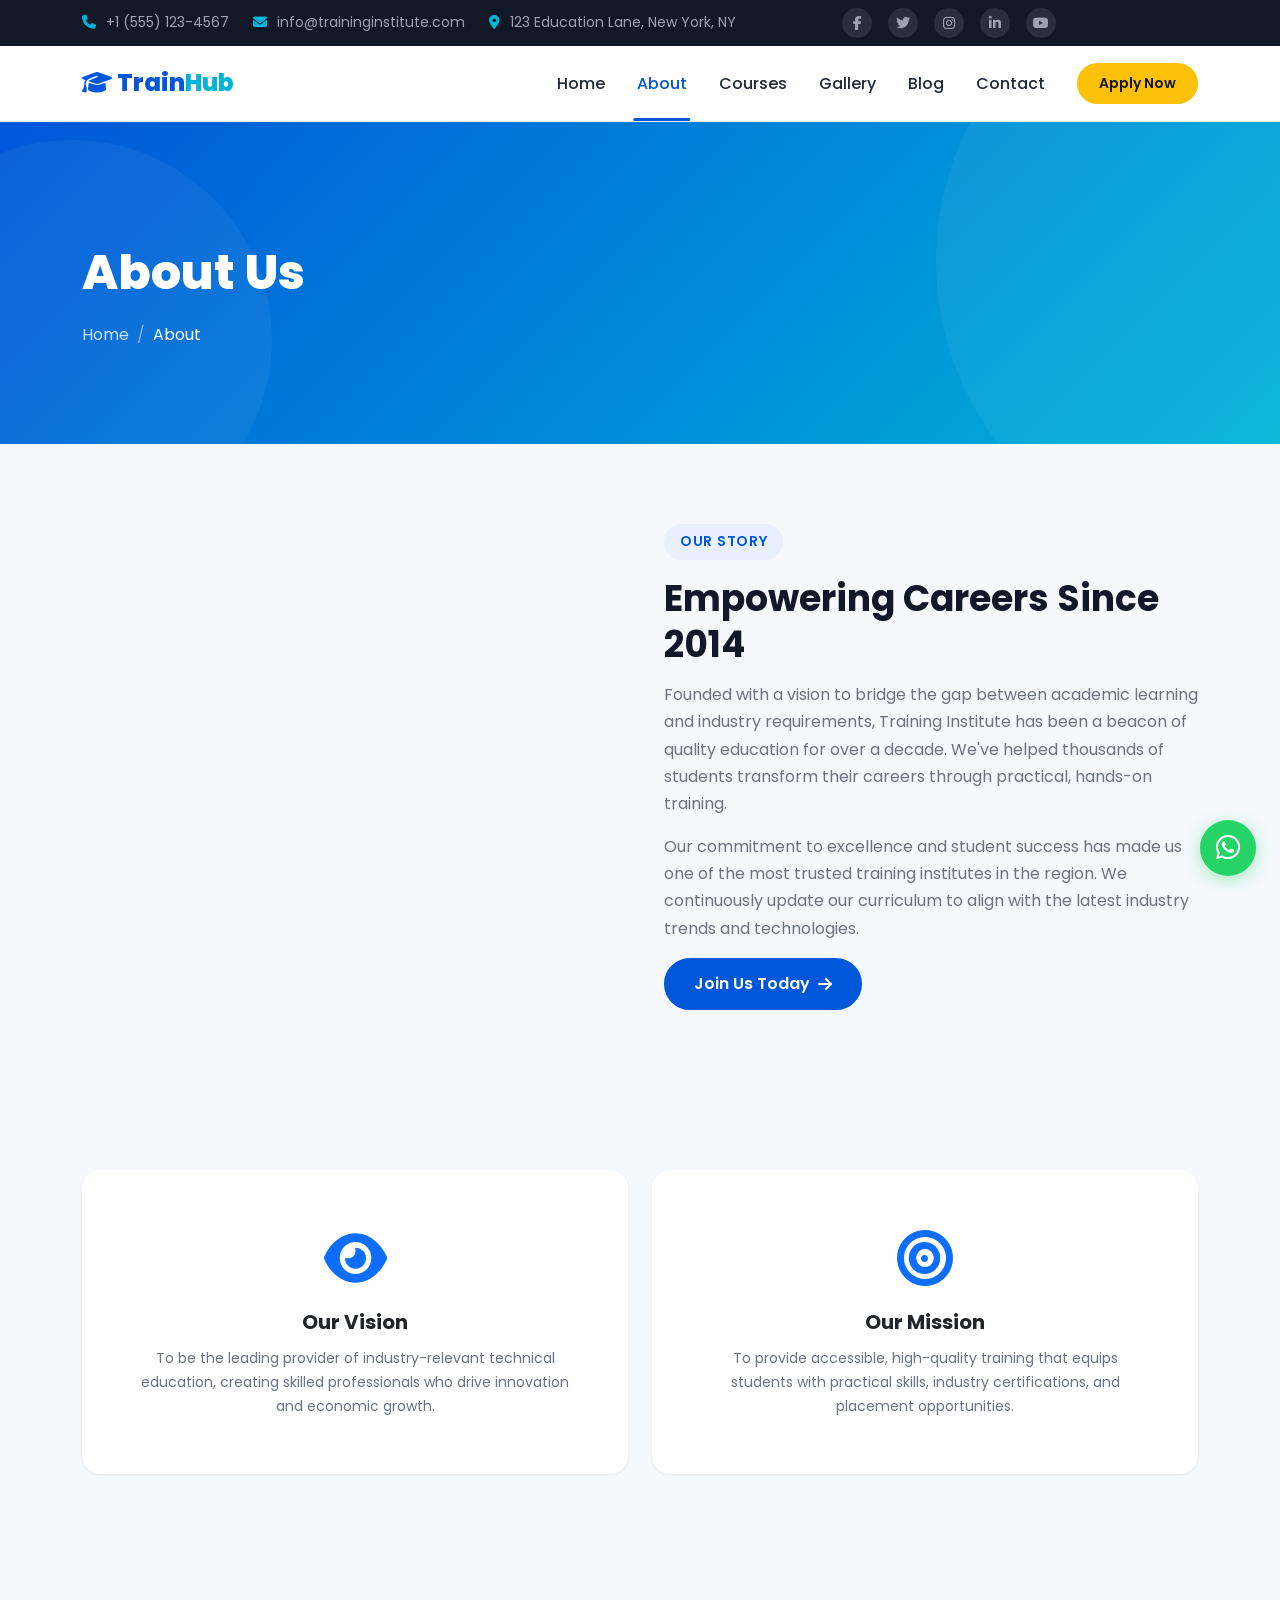
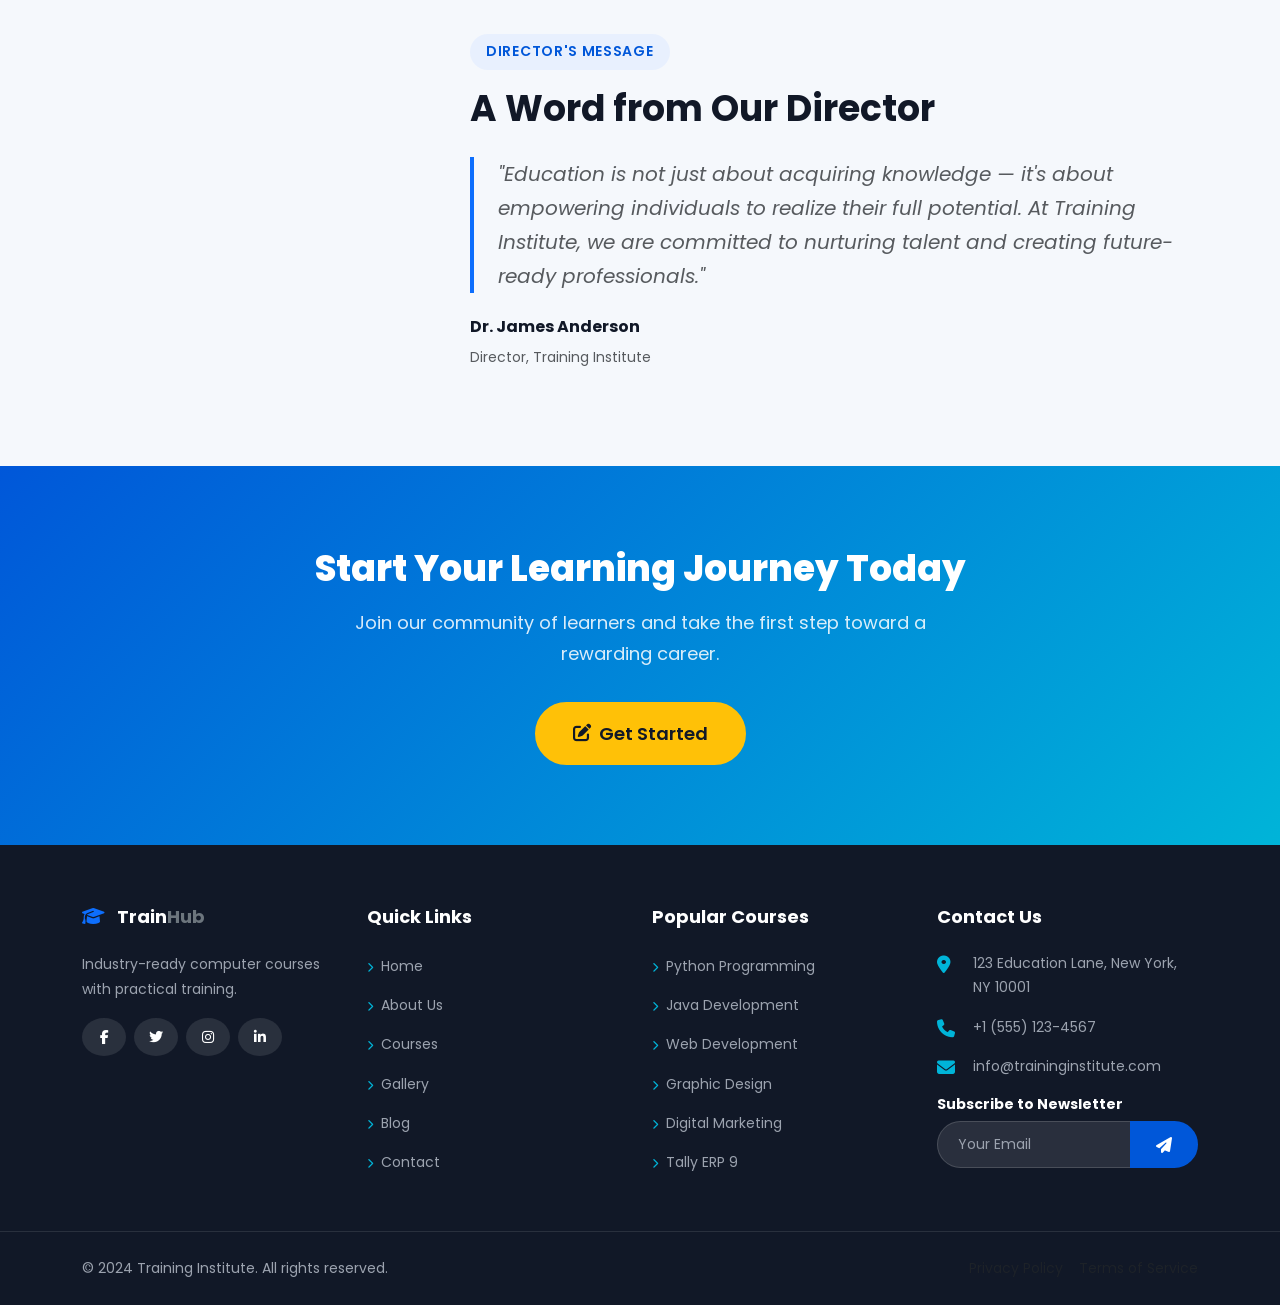
==== about.html @ 0fa5b9a8 "phase 1" ====
<!DOCTYPE html>
<html lang="en">
<head>
  <meta charset="UTF-8">
  <meta name="viewport" content="width=device-width, initial-scale=1.0">
  <meta name="description" content="Learn about Training Institute - our story, mission, vision, faculty, and campus.">
  <title>About Us - Training Institute</title>
  <link rel="icon" type="image/svg+xml" href="favicon.svg">
  <link rel="preconnect" href="https://fonts.googleapis.com">
  <link rel="preconnect" href="https://fonts.gstatic.com" crossorigin>
  <link href="https://fonts.googleapis.com/css2?family=Poppins:wght@300;400;500;600;700;800;900&display=swap" rel="stylesheet">
  <link href="https://cdn.jsdelivr.net/npm/bootstrap@5.3.3/dist/css/bootstrap.min.css" rel="stylesheet">
  <link rel="stylesheet" href="https://cdnjs.cloudflare.com/ajax/libs/font-awesome/6.5.1/css/all.min.css">
  <link rel="stylesheet" href="https://cdn.jsdelivr.net/npm/swiper@11/swiper-bundle.min.css">
  <link href="https://unpkg.com/aos@2.3.1/dist/aos.css" rel="stylesheet">
  <link rel="stylesheet" href="assets/css/style.css">
</head>
<body>
  <div class="loading-spinner"><div class="spinner"></div></div>

  <!-- Top Bar -->
  <div class="top-bar d-none d-md-block">
    <div class="container">
      <div class="row align-items-center">
        <div class="col-md-8">
          <div class="contact-info">
            <span><i class="fa-solid fa-phone"></i> +1 (555) 123-4567</span>
            <span><i class="fa-solid fa-envelope"></i> info@traininginstitute.com</span>
            <span><i class="fa-solid fa-location-dot"></i> 123 Education Lane, New York, NY</span>
          </div>
        </div>
        <div class="col-md-4 text-end">
          <div class="social-links">
            <a href="#" aria-label="Facebook"><i class="fa-brands fa-facebook-f"></i></a>
            <a href="#" aria-label="Twitter"><i class="fa-brands fa-twitter"></i></a>
            <a href="#" aria-label="Instagram"><i class="fa-brands fa-instagram"></i></a>
            <a href="#" aria-label="LinkedIn"><i class="fa-brands fa-linkedin-in"></i></a>
            <a href="#" aria-label="YouTube"><i class="fa-brands fa-youtube"></i></a>
          </div>
        </div>
      </div>
    </div>
  </div>

  <!-- Navbar -->
  <nav class="navbar navbar-expand-lg main-navbar" aria-label="Main navigation">
    <div class="container">
      <a class="navbar-brand" href="index.html"><i class="fa-solid fa-graduation-cap"></i> Train<span>Hub</span></a>
      <button class="navbar-toggler" type="button" data-bs-toggle="collapse" data-bs-target="#mainNav" aria-label="Toggle navigation"><i class="fa-solid fa-bars"></i></button>
      <div class="collapse navbar-collapse" id="mainNav">
        <ul class="navbar-nav ms-auto align-items-lg-center">
          <li class="nav-item"><a class="nav-link" href="index.html">Home</a></li>
          <li class="nav-item"><a class="nav-link active" href="about.html">About</a></li>
          <li class="nav-item"><a class="nav-link" href="courses.html">Courses</a></li>
          <li class="nav-item"><a class="nav-link" href="gallery.html">Gallery</a></li>
          <li class="nav-item"><a class="nav-link" href="blog.html">Blog</a></li>
          <li class="nav-item"><a class="nav-link" href="contact.html">Contact</a></li>
          <li class="nav-item nav-cta"><a href="contact.html" class="btn btn-accent btn-sm">Apply Now</a></li>
        </ul>
      </div>
    </div>
  </nav>

  <!-- Page Hero -->
  <section class="page-hero">
    <div class="container">
      <h1 data-aos="fade-up">About Us</h1>
      <nav aria-label="breadcrumb" data-aos="fade-up" data-aos-delay="100">
        <ol class="breadcrumb">
          <li class="breadcrumb-item"><a href="index.html">Home</a></li>
          <li class="breadcrumb-item active" aria-current="page">About</li>
        </ol>
      </nav>
    </div>
  </section>

  <!-- Institute Story -->
  <section class="section">
    <div class="container">
      <div class="row align-items-center g-5">
        <div class="col-lg-6" data-aos="fade-right">
          <div class="about-image-wrapper">
            <img src="assets/images/about-institute.jpg" alt="Institute" class="rounded-4 w-100" onerror="this.style.display='none'">
          </div>
        </div>
        <div class="col-lg-6" data-aos="fade-left">
          <span class="section-tag">Our Story</span>
          <h2 class="section-title">Empowering Careers Since 2014</h2>
          <p>Founded with a vision to bridge the gap between academic learning and industry requirements, Training Institute has been a beacon of quality education for over a decade. We've helped thousands of students transform their careers through practical, hands-on training.</p>
          <p>Our commitment to excellence and student success has made us one of the most trusted training institutes in the region. We continuously update our curriculum to align with the latest industry trends and technologies.</p>
          <a href="contact.html" class="btn btn-primary">Join Us Today <i class="fa-solid fa-arrow-right"></i></a>
        </div>
      </div>
    </div>
  </section>

  <!-- Vision & Mission -->
  <section class="section section-bg-gray">
    <div class="container">
      <div class="row g-4">
        <div class="col-md-6" data-aos="fade-up">
          <div class="card h-100 p-4">
            <div class="card-body text-center">
              <div class="display-4 text-primary mb-3"><i class="fa-solid fa-eye"></i></div>
              <h3 class="card-title">Our Vision</h3>
              <p class="card-text">To be the leading provider of industry-relevant technical education, creating skilled professionals who drive innovation and economic growth.</p>
            </div>
          </div>
        </div>
        <div class="col-md-6" data-aos="fade-up" data-aos-delay="100">
          <div class="card h-100 p-4">
            <div class="card-body text-center">
              <div class="display-4 text-primary mb-3"><i class="fa-solid fa-bullseye"></i></div>
              <h3 class="card-title">Our Mission</h3>
              <p class="card-text">To provide accessible, high-quality training that equips students with practical skills, industry certifications, and placement opportunities.</p>
            </div>
          </div>
        </div>
      </div>
    </div>
  </section>

  <!-- Director Message -->
  <section class="section">
    <div class="container">
      <div class="row align-items-center g-5">
        <div class="col-lg-4" data-aos="fade-right">
          <img src="assets/images/director.jpg" alt="Director" class="w-100 rounded-4 shadow" onerror="this.style.display='none'">
        </div>
        <div class="col-lg-8" data-aos="fade-left">
          <span class="section-tag">Director's Message</span>
          <h2 class="section-title">A Word from Our Director</h2>
          <blockquote class="fs-5 fst-italic text-muted border-start border-primary border-4 ps-4 my-4">
            "Education is not just about acquiring knowledge — it's about empowering individuals to realize their full potential. At Training Institute, we are committed to nurturing talent and creating future-ready professionals."
          </blockquote>
          <h6 class="fw-bold">Dr. James Anderson</h6>
          <p class="text-muted small">Director, Training Institute</p>
        </div>
      </div>
    </div>
  </section>

  <!-- CTA -->
  <section class="cta-section">
    <div class="container">
      <div class="row justify-content-center">
        <div class="col-lg-8" data-aos="fade-up">
          <h2>Start Your Learning Journey Today</h2>
          <p>Join our community of learners and take the first step toward a rewarding career.</p>
          <a href="contact.html" class="btn btn-accent btn-lg"><i class="fa-solid fa-pen-to-square"></i> Get Started</a>
        </div>
      </div>
    </div>
  </section>

  <!-- Footer -->
  <footer class="footer">
    <div class="container">
      <div class="row g-4">
        <div class="col-lg-3 col-md-6">
          <h5><i class="fa-solid fa-graduation-cap text-primary me-2"></i> Train<span class="text-secondary">Hub</span></h5>
          <p>Industry-ready computer courses with practical training.</p>
          <div class="d-flex gap-2 mt-3">
            <a href="#" class="btn btn-sm" style="background:rgba(255,255,255,0.1);color:#fff;border-radius:50%;width:38px;height:38px;display:flex;align-items:center;justify-content:center;" aria-label="Facebook"><i class="fa-brands fa-facebook-f"></i></a>
            <a href="#" class="btn btn-sm" style="background:rgba(255,255,255,0.1);color:#fff;border-radius:50%;width:38px;height:38px;display:flex;align-items:center;justify-content:center;" aria-label="Twitter"><i class="fa-brands fa-twitter"></i></a>
            <a href="#" class="btn btn-sm" style="background:rgba(255,255,255,0.1);color:#fff;border-radius:50%;width:38px;height:38px;display:flex;align-items:center;justify-content:center;" aria-label="Instagram"><i class="fa-brands fa-instagram"></i></a>
            <a href="#" class="btn btn-sm" style="background:rgba(255,255,255,0.1);color:#fff;border-radius:50%;width:38px;height:38px;display:flex;align-items:center;justify-content:center;" aria-label="LinkedIn"><i class="fa-brands fa-linkedin-in"></i></a>
          </div>
        </div>
        <div class="col-lg-3 col-md-6">
          <h5>Quick Links</h5>
          <ul class="footer-links">
            <li><a href="index.html"><i class="fa-solid fa-chevron-right"></i> Home</a></li>
            <li><a href="about.html"><i class="fa-solid fa-chevron-right"></i> About Us</a></li>
            <li><a href="courses.html"><i class="fa-solid fa-chevron-right"></i> Courses</a></li>
            <li><a href="gallery.html"><i class="fa-solid fa-chevron-right"></i> Gallery</a></li>
            <li><a href="blog.html"><i class="fa-solid fa-chevron-right"></i> Blog</a></li>
            <li><a href="contact.html"><i class="fa-solid fa-chevron-right"></i> Contact</a></li>
          </ul>
        </div>
        <div class="col-lg-3 col-md-6">
          <h5>Popular Courses</h5>
          <ul class="footer-links">
            <li><a href="course-details.html"><i class="fa-solid fa-chevron-right"></i> Python Programming</a></li>
            <li><a href="course-details.html"><i class="fa-solid fa-chevron-right"></i> Java Development</a></li>
            <li><a href="course-details.html"><i class="fa-solid fa-chevron-right"></i> Web Development</a></li>
            <li><a href="course-details.html"><i class="fa-solid fa-chevron-right"></i> Graphic Design</a></li>
            <li><a href="course-details.html"><i class="fa-solid fa-chevron-right"></i> Digital Marketing</a></li>
            <li><a href="course-details.html"><i class="fa-solid fa-chevron-right"></i> Tally ERP 9</a></li>
          </ul>
        </div>
        <div class="col-lg-3 col-md-6">
          <h5>Contact Us</h5>
          <div class="contact-item"><i class="fa-solid fa-location-dot"></i><span>123 Education Lane, New York, NY 10001</span></div>
          <div class="contact-item"><i class="fa-solid fa-phone"></i><span>+1 (555) 123-4567</span></div>
          <div class="contact-item"><i class="fa-solid fa-envelope"></i><span>info@traininginstitute.com</span></div>
          <div class="mt-3">
            <h6 style="color:#fff;font-size:0.875rem;">Subscribe to Newsletter</h6>
            <form class="newsletter-form">
              <div class="input-group">
                <input type="email" class="form-control" placeholder="Your Email" required>
                <button class="btn btn-primary" type="submit"><i class="fa-solid fa-paper-plane"></i></button>
              </div>
            </form>
          </div>
        </div>
      </div>
    </div>
    <div class="footer-bottom">
      <div class="container">
        <div class="row align-items-center">
          <div class="col-md-6"><p>&copy; 2024 Training Institute. All rights reserved.</p></div>
          <div class="col-md-6 text-md-end">
            <p><a href="#" class="text-muted me-3">Privacy Policy</a><a href="#" class="text-muted">Terms of Service</a></p>
          </div>
        </div>
      </div>
    </div>
  </footer>

  <a href="https://wa.me/15551234567" class="whatsapp-float" target="_blank" rel="noopener noreferrer" aria-label="Chat on WhatsApp"><i class="fa-brands fa-whatsapp"></i></a>
  <button class="scroll-top" aria-label="Scroll to top"><i class="fa-solid fa-arrow-up"></i></button>

  <script src="https://cdn.jsdelivr.net/npm/bootstrap@5.3.3/dist/js/bootstrap.bundle.min.js"></script>
  <script src="https://cdn.jsdelivr.net/npm/swiper@11/swiper-bundle.min.js"></script>
  <script src="https://unpkg.com/aos@2.3.1/dist/aos.js"></script>
  <script src="assets/js/main.js"></script>
</body>
</html>
---- assets/css/style.css ----
/* ============================================================
   Training Institute - Main Stylesheet
   Design System: Colors, Typography, Components, Layout
   ============================================================ */

/* ----- CSS Custom Properties ----- */
:root {
  /* Colors */
  --color-primary: #0057D9;
  --color-primary-dark: #0045B0;
  --color-primary-light: #E8F0FE;
  --color-secondary: #00B4D8;
  --color-secondary-dark: #0099B8;
  --color-accent: #FFC107;
  --color-accent-dark: #E5A800;
  --color-background: #F5F8FC;
  --color-text: #1F2937;
  --color-text-light: #6B7280;
  --color-text-muted: #9CA3AF;
  --color-white: #FFFFFF;
  --color-dark: #111827;
  --color-border: #E5E7EB;
  --color-success: #10B981;
  --color-error: #EF4444;

  /* Typography */
  --font-primary: 'Poppins', sans-serif;
  --font-size-xs: 0.75rem;
  --font-size-sm: 0.875rem;
  --font-size-base: 1rem;
  --font-size-lg: 1.125rem;
  --font-size-xl: 1.25rem;
  --font-size-2xl: 1.5rem;
  --font-size-3xl: 1.875rem;
  --font-size-4xl: 2.25rem;
  --font-size-5xl: 3rem;

  /* Spacing */
  --section-padding: 80px;
  --section-padding-mobile: 50px;
  --gap-sm: 0.5rem;
  --gap-md: 1rem;
  --gap-lg: 1.5rem;
  --gap-xl: 2rem;
  --gap-2xl: 3rem;

  /* Borders & Radius */
  --radius-sm: 8px;
  --radius-md: 12px;
  --radius-lg: 18px;
  --radius-xl: 24px;
  --radius-full: 50%;

  /* Shadows */
  --shadow-sm: 0 1px 3px rgba(0, 0, 0, 0.08);
  --shadow-md: 0 4px 12px rgba(0, 0, 0, 0.1);
  --shadow-lg: 0 10px 30px rgba(0, 0, 0, 0.12);
  --shadow-xl: 0 20px 50px rgba(0, 0, 0, 0.15);

  /* Transitions */
  --transition-fast: 0.2s ease;
  --transition-base: 0.3s ease;
  --transition-slow: 0.5s ease;

  /* Glassmorphism */
  --glass-bg: rgba(255, 255, 255, 0.95);
  --glass-blur: 12px;
  --glass-border: rgba(255, 255, 255, 0.3);

  /* Z-index layers */
  --z-dropdown: 100;
  --z-sticky: 1020;
  --z-fixed: 1030;
  --z-modal-backdrop: 1040;
  --z-modal: 1050;
  --z-popover: 1060;
  --z-tooltip: 1070;
}

/* ----- Base Reset ----- */
*,
*::before,
*::after {
  box-sizing: border-box;
}

html {
  scroll-behavior: smooth;
  -webkit-text-size-adjust: 100%;
}

body {
  font-family: var(--font-primary);
  font-size: var(--font-size-base);
  line-height: 1.7;
  color: var(--color-text);
  background-color: var(--color-background);
  overflow-x: hidden;
  -webkit-font-smoothing: antialiased;
  -moz-osx-font-smoothing: grayscale;
}

a {
  color: var(--color-primary);
  text-decoration: none;
  transition: color var(--transition-fast);
}

a:hover {
  color: var(--color-primary-dark);
}

img {
  max-width: 100%;
  height: auto;
  vertical-align: middle;
}

h1, h2, h3, h4, h5, h6 {
  font-weight: 700;
  line-height: 1.3;
  margin-bottom: 0.5rem;
  color: var(--color-dark);
}

p {
  margin-bottom: 1rem;
  color: var(--color-text-light);
}

ul {
  padding-left: 0;
  list-style: none;
}

/* ----- Typography ----- */
.display-heading {
  font-size: var(--font-size-5xl);
  font-weight: 800;
  letter-spacing: -0.02em;
}

.section-title {
  font-size: var(--font-size-4xl);
  font-weight: 700;
  margin-bottom: 0.75rem;
}

.section-subtitle {
  font-size: var(--font-size-lg);
  color: var(--color-text-light);
  max-width: 600px;
  margin: 0 auto 3rem;
}

.section-subtitle--left {
  margin-left: 0;
}

.section-tag {
  display: inline-block;
  font-size: var(--font-size-sm);
  font-weight: 600;
  color: var(--color-primary);
  background: var(--color-primary-light);
  padding: 0.375rem 1rem;
  border-radius: 50px;
  margin-bottom: 1rem;
  text-transform: uppercase;
  letter-spacing: 0.05em;
}

/* ----- Buttons ----- */
.btn {
  font-family: var(--font-primary);
  font-weight: 600;
  padding: 0.75rem 1.75rem;
  border-radius: 50px;
  transition: all var(--transition-base);
  position: relative;
  overflow: hidden;
  display: inline-flex;
  align-items: center;
  gap: var(--gap-sm);
  border: 2px solid transparent;
}

.btn:focus {
  box-shadow: none;
}

.btn-primary {
  background: var(--color-primary);
  border-color: var(--color-primary);
  color: var(--color-white);
}

.btn-primary:hover {
  background: var(--color-primary-dark);
  border-color: var(--color-primary-dark);
  color: var(--color-white);
  transform: translateY(-2px);
  box-shadow: 0 6px 20px rgba(0, 87, 217, 0.35);
}

.btn-secondary {
  background: transparent;
  border-color: var(--color-white);
  color: var(--color-white);
}

.btn-secondary:hover {
  background: var(--color-white);
  color: var(--color-primary);
  transform: translateY(-2px);
}

.btn-outline-primary {
  background: transparent;
  border-color: var(--color-primary);
  color: var(--color-primary);
}

.btn-outline-primary:hover {
  background: var(--color-primary);
  color: var(--color-white);
  transform: translateY(-2px);
  box-shadow: 0 6px 20px rgba(0, 87, 217, 0.25);
}

.btn-accent {
  background: var(--color-accent);
  border-color: var(--color-accent);
  color: var(--color-dark);
}

.btn-accent:hover {
  background: var(--color-accent-dark);
  border-color: var(--color-accent-dark);
  color: var(--color-dark);
  transform: translateY(-2px);
  box-shadow: 0 6px 20px rgba(255, 193, 7, 0.35);
}

.btn-lg {
  padding: 1rem 2.25rem;
  font-size: var(--font-size-lg);
}

.btn-sm {
  padding: 0.5rem 1.25rem;
  font-size: var(--font-size-sm);
}

/* ----- Cards ----- */
.card {
  border: none;
  border-radius: var(--radius-lg);
  background: var(--color-white);
  box-shadow: var(--shadow-sm);
  transition: all var(--transition-base);
  overflow: hidden;
}

.card:hover {
  box-shadow: var(--shadow-lg);
  transform: translateY(-5px);
}

.card-body {
  padding: var(--gap-xl);
}

.card-title {
  font-size: var(--font-size-xl);
  font-weight: 700;
  margin-bottom: 0.75rem;
}

.card-text {
  color: var(--color-text-light);
  font-size: var(--font-size-sm);
  line-height: 1.7;
}

/* ----- Section Spacing ----- */
.section {
  padding: var(--section-padding) 0;
}

.section-bg-white {
  background: var(--color-white);
}

.section-bg-gray {
  background: var(--color-background);
}

.section-bg-primary {
  background: var(--color-primary);
  color: var(--color-white);
}

.section-bg-gradient {
  background: linear-gradient(135deg, var(--color-primary), var(--color-secondary));
  color: var(--color-white);
}

/* ----- Top Bar ----- */
.top-bar {
  background: var(--color-dark);
  color: var(--color-text-muted);
  font-size: var(--font-size-sm);
  padding: 0.5rem 0;
  position: relative;
  z-index: var(--z-sticky);
}

.top-bar a {
  color: var(--color-text-muted);
  font-size: var(--font-size-sm);
}

.top-bar a:hover {
  color: var(--color-white);
}

.top-bar .contact-info {
  display: flex;
  align-items: center;
  gap: var(--gap-lg);
}

.top-bar .contact-info i {
  margin-right: 0.375rem;
  color: var(--color-secondary);
}

.top-bar .social-links {
  display: flex;
  align-items: center;
  gap: var(--gap-md);
}

.top-bar .social-links a {
  width: 30px;
  height: 30px;
  display: flex;
  align-items: center;
  justify-content: center;
  border-radius: var(--radius-full);
  background: rgba(255, 255, 255, 0.1);
  transition: all var(--transition-fast);
}

.top-bar .social-links a:hover {
  background: var(--color-secondary);
  color: var(--color-white);
}

/* ----- Navbar / Header ----- */
.main-navbar {
  position: sticky;
  top: 0;
  z-index: var(--z-fixed);
  background: var(--glass-bg);
  backdrop-filter: blur(var(--glass-blur));
  -webkit-backdrop-filter: blur(var(--glass-blur));
  border-bottom: 1px solid rgba(0, 0, 0, 0.05);
  transition: all var(--transition-base);
  padding: 0;
}

.main-navbar .navbar-brand {
  font-size: var(--font-size-2xl);
  font-weight: 800;
  color: var(--color-primary);
  padding: 0.75rem 0;
}

.main-navbar .navbar-brand span {
  color: var(--color-secondary);
}

.main-navbar .navbar-brand img {
  height: 45px;
  margin-right: 0.5rem;
}

.main-navbar .nav-link {
  font-weight: 500;
  color: var(--color-text);
  padding: 1.5rem 1rem !important;
  position: relative;
  transition: color var(--transition-fast);
}

.main-navbar .nav-link:hover,
.main-navbar .nav-link.active {
  color: var(--color-primary);
}

.main-navbar .nav-link::after {
  content: '';
  position: absolute;
  bottom: 0;
  left: 50%;
  transform: translateX(-50%) scaleX(0);
  width: 70%;
  height: 3px;
  background: var(--color-primary);
  border-radius: 2px;
  transition: transform var(--transition-base);
}

.main-navbar .nav-link:hover::after,
.main-navbar .nav-link.active::after {
  transform: translateX(-50%) scaleX(1);
}

.main-navbar .nav-cta {
  margin-left: var(--gap-md);
}

/* Navbar - scrolled state */
.main-navbar.scrolled {
  box-shadow: var(--shadow-md);
}

/* Mobile menu toggler */
.navbar-toggler {
  border: none;
  padding: 0.5rem;
  font-size: var(--font-size-xl);
  color: var(--color-text);
}

.navbar-toggler:focus {
  box-shadow: none;
}

/* ----- Footer ----- */
.footer {
  background: var(--color-dark);
  color: var(--color-text-muted);
  padding: 60px 0 0;
}

.footer h5 {
  color: var(--color-white);
  font-weight: 700;
  margin-bottom: 1.5rem;
  font-size: var(--font-size-lg);
}

.footer p {
  color: var(--color-text-muted);
  font-size: var(--font-size-sm);
  line-height: 1.8;
}

.footer .footer-links {
  list-style: none;
  padding: 0;
}

.footer .footer-links li {
  margin-bottom: 0.75rem;
}

.footer .footer-links a {
  color: var(--color-text-muted);
  font-size: var(--font-size-sm);
  transition: all var(--transition-fast);
  display: inline-flex;
  align-items: center;
  gap: 0.5rem;
}

.footer .footer-links a:hover {
  color: var(--color-secondary);
  transform: translateX(4px);
}

.footer .footer-links a i {
  font-size: 0.625rem;
  color: var(--color-secondary);
}

.footer .contact-item {
  display: flex;
  gap: var(--gap-md);
  margin-bottom: 1rem;
  font-size: var(--font-size-sm);
}

.footer .contact-item i {
  color: var(--color-secondary);
  font-size: var(--font-size-lg);
  margin-top: 4px;
  min-width: 20px;
}

.footer .newsletter-form .form-control {
  background: rgba(255, 255, 255, 0.1);
  border: 1px solid rgba(255, 255, 255, 0.15);
  border-radius: 50px;
  padding: 0.75rem 1.25rem;
  color: var(--color-white);
  font-size: var(--font-size-sm);
}

.footer .newsletter-form .form-control::placeholder {
  color: var(--color-text-muted);
}

.footer .newsletter-form .form-control:focus {
  border-color: var(--color-secondary);
  box-shadow: none;
}

.footer .newsletter-form .btn {
  border-radius: 50px;
  padding: 0.75rem 1.5rem;
}

.footer-bottom {
  border-top: 1px solid rgba(255, 255, 255, 0.1);
  padding: 1.5rem 0;
  margin-top: 40px;
}

.footer-bottom p {
  margin: 0;
  font-size: var(--font-size-sm);
}

/* ----- Page Hero / Banner ----- */
.page-hero {
  padding: 120px 0 80px;
  background: linear-gradient(135deg, var(--color-primary), var(--color-secondary));
  color: var(--color-white);
  position: relative;
  overflow: hidden;
}

.page-hero::before {
  content: '';
  position: absolute;
  top: -50%;
  right: -20%;
  width: 600px;
  height: 600px;
  background: rgba(255, 255, 255, 0.05);
  border-radius: 50%;
}

.page-hero::after {
  content: '';
  position: absolute;
  bottom: -30%;
  left: -10%;
  width: 400px;
  height: 400px;
  background: rgba(255, 255, 255, 0.05);
  border-radius: 50%;
}

.page-hero h1 {
  font-size: var(--font-size-5xl);
  font-weight: 800;
  color: var(--color-white);
  position: relative;
  z-index: 1;
}

.page-hero .breadcrumb {
  background: transparent;
  padding: 0;
  margin-top: 1rem;
  position: relative;
  z-index: 1;
}

.page-hero .breadcrumb-item,
.page-hero .breadcrumb-item a {
  color: rgba(255, 255, 255, 0.8);
}

.page-hero .breadcrumb-item.active {
  color: var(--color-white);
}

.page-hero .breadcrumb-item + .breadcrumb-item::before {
  color: rgba(255, 255, 255, 0.5);
}

/* ----- Section: Hero (Home) ----- */
.hero-section {
  min-height: 90vh;
  display: flex;
  align-items: center;
  background: linear-gradient(135deg, var(--color-primary), #002D73);
  position: relative;
  overflow: hidden;
  padding: 120px 0 100px;
}

.hero-section::before {
  content: '';
  position: absolute;
  top: -30%;
  right: -20%;
  width: 800px;
  height: 800px;
  background: radial-gradient(circle, rgba(0, 180, 216, 0.15), transparent);
  border-radius: 50%;
}

.hero-section::after {
  content: '';
  position: absolute;
  bottom: -20%;
  left: -10%;
  width: 500px;
  height: 500px;
  background: radial-gradient(circle, rgba(0, 87, 217, 0.2), transparent);
  border-radius: 50%;
}

.hero-section .hero-content {
  position: relative;
  z-index: 1;
}

.hero-section .hero-title {
  font-size: 3.5rem;
  font-weight: 800;
  color: var(--color-white);
  line-height: 1.15;
  margin-bottom: 1.5rem;
}

.hero-section .hero-title span {
  color: var(--color-accent);
}

.hero-section .hero-text {
  font-size: var(--font-size-lg);
  color: rgba(255, 255, 255, 0.85);
  max-width: 540px;
  margin-bottom: 2rem;
  line-height: 1.8;
}

.hero-section .hero-buttons {
  display: flex;
  gap: var(--gap-md);
  flex-wrap: wrap;
}

.hero-section .hero-image {
  position: relative;
  z-index: 1;
  text-align: center;
}

.hero-section .hero-image img {
  border-radius: var(--radius-xl);
  max-width: 100%;
}

.hero-section .hero-shape {
  position: absolute;
  border-radius: var(--radius-lg);
  background: rgba(255, 255, 255, 0.08);
  backdrop-filter: blur(8px);
  border: 1px solid rgba(255, 255, 255, 0.15);
}

.hero-section .hero-shape-1 {
  top: 10%;
  right: 5%;
  width: 150px;
  height: 150px;
  border-radius: var(--radius-full);
  background: rgba(0, 180, 216, 0.2);
}

.hero-section .hero-shape-2 {
  bottom: 15%;
  left: -5%;
  width: 100px;
  height: 100px;
}

.hero-section .hero-shape-3 {
  top: 50%;
  right: 0;
  width: 60px;
  height: 60px;
  background: rgba(255, 193, 7, 0.2);
}

/* ----- Trust Strip (Features strip) ----- */
.trust-strip {
  margin-top: -60px;
  position: relative;
  z-index: 2;
}

.trust-strip .trust-card {
  background: var(--color-white);
  border-radius: var(--radius-lg);
  padding: 2rem 1.5rem;
  text-align: center;
  box-shadow: var(--shadow-md);
  transition: all var(--transition-base);
}

.trust-strip .trust-card:hover {
  transform: translateY(-8px);
  box-shadow: var(--shadow-xl);
}

.trust-strip .trust-icon {
  width: 60px;
  height: 60px;
  display: flex;
  align-items: center;
  justify-content: center;
  border-radius: var(--radius-md);
  font-size: var(--font-size-2xl);
  margin: 0 auto 1rem;
  color: var(--color-white);
}

.trust-strip .trust-icon.blue {
  background: var(--color-primary);
}

.trust-strip .trust-icon.cyan {
  background: var(--color-secondary);
}

.trust-strip .trust-icon.amber {
  background: var(--color-accent);
}

.trust-strip .trust-icon.green {
  background: var(--color-success);
}

.trust-strip .trust-number {
  font-size: var(--font-size-3xl);
  font-weight: 800;
  color: var(--color-dark);
  margin-bottom: 0.25rem;
}

.trust-strip .trust-label {
  color: var(--color-text-light);
  font-size: var(--font-size-sm);
  font-weight: 500;
}

/* ----- About Section ----- */
.about-image-wrapper {
  position: relative;
  display: inline-block;
}

.about-image-wrapper img {
  border-radius: var(--radius-xl);
  width: 100%;
}

.about-image-wrapper .experience-badge {
  position: absolute;
  bottom: -20px;
  right: -20px;
  background: var(--color-primary);
  color: var(--color-white);
  padding: 1.25rem;
  border-radius: var(--radius-lg);
  text-align: center;
  min-width: 120px;
  box-shadow: var(--shadow-lg);
}

.about-image-wrapper .experience-badge h3 {
  font-size: var(--font-size-2xl);
  font-weight: 800;
  color: var(--color-white);
  margin: 0;
}

.about-image-wrapper .experience-badge span {
  font-size: var(--font-size-sm);
  opacity: 0.9;
}

/* ----- Popular Courses ----- */
.course-card {
  border-radius: var(--radius-lg);
  overflow: hidden;
  background: var(--color-white);
  box-shadow: var(--shadow-sm);
  transition: all var(--transition-base);
}

.course-card:hover {
  transform: translateY(-8px);
  box-shadow: var(--shadow-xl);
}

.course-card .course-image {
  position: relative;
  overflow: hidden;
  height: 220px;
}

.course-card .course-image img {
  width: 100%;
  height: 100%;
  object-fit: cover;
  transition: transform var(--transition-slow);
}

.course-card:hover .course-image img {
  transform: scale(1.1);
}

.course-card .course-badge {
  position: absolute;
  top: 1rem;
  right: 1rem;
  background: var(--color-primary);
  color: var(--color-white);
  padding: 0.25rem 0.75rem;
  border-radius: 50px;
  font-size: var(--font-size-xs);
  font-weight: 600;
}

.course-card .course-body {
  padding: 1.5rem;
}

.course-card .course-meta {
  display: flex;
  gap: var(--gap-lg);
  margin-bottom: 0.75rem;
  font-size: var(--font-size-sm);
  color: var(--color-text-light);
}

.course-card .course-meta i {
  color: var(--color-primary);
  margin-right: 0.375rem;
}

.course-card .course-title {
  font-size: var(--font-size-lg);
  font-weight: 700;
  margin-bottom: 0.5rem;
}

.course-card .course-description {
  font-size: var(--font-size-sm);
  color: var(--color-text-light);
  margin-bottom: 1rem;
  line-height: 1.6;
}

/* ----- Why Choose Us ----- */
.why-item {
  display: flex;
  gap: var(--gap-lg);
  margin-bottom: 1.5rem;
}

.why-item .why-icon {
  width: 50px;
  height: 50px;
  min-width: 50px;
  display: flex;
  align-items: center;
  justify-content: center;
  border-radius: var(--radius-md);
  font-size: var(--font-size-xl);
  color: var(--color-white);
}

.why-item .why-icon.blue {
  background: var(--color-primary);
}

.why-item .why-icon.cyan {
  background: var(--color-secondary);
}

.why-item .why-icon.amber {
  background: var(--color-accent);
}

.why-item .why-icon.green {
  background: var(--color-success);
}

.why-item .why-icon.purple {
  background: #8B5CF6;
}

.why-item .why-icon.pink {
  background: #EC4899;
}

.why-item h6 {
  font-weight: 700;
  margin-bottom: 0.25rem;
}

.why-item p {
  font-size: var(--font-size-sm);
  margin: 0;
}

/* ----- Statistics Section ----- */
.statistics-section {
  background: linear-gradient(135deg, var(--color-primary), var(--color-secondary));
  padding: 80px 0;
  position: relative;
  overflow: hidden;
}

.statistics-section::before {
  content: '';
  position: absolute;
  top: -50%;
  left: -20%;
  width: 500px;
  height: 500px;
  background: rgba(255, 255, 255, 0.05);
  border-radius: 50%;
}

.stat-card {
  text-align: center;
  position: relative;
  z-index: 1;
}

.stat-card .stat-icon {
  font-size: 2.5rem;
  color: rgba(255, 255, 255, 0.8);
  margin-bottom: 1rem;
}

.stat-card .stat-number {
  font-size: 3rem;
  font-weight: 800;
  color: var(--color-white);
  line-height: 1;
  margin-bottom: 0.5rem;
}

.stat-card .stat-label {
  font-size: var(--font-size-sm);
  color: rgba(255, 255, 255, 0.8);
  font-weight: 500;
  text-transform: uppercase;
  letter-spacing: 0.05em;
}

/* ----- Trainers Section ----- */
.trainer-card {
  text-align: center;
  border-radius: var(--radius-lg);
  background: var(--color-white);
  padding: 2rem 1.5rem;
  box-shadow: var(--shadow-sm);
  transition: all var(--transition-base);
}

.trainer-card:hover {
  transform: translateY(-8px);
  box-shadow: var(--shadow-xl);
}

.trainer-card .trainer-image {
  width: 120px;
  height: 120px;
  border-radius: var(--radius-full);
  object-fit: cover;
  margin: 0 auto 1rem;
  border: 4px solid var(--color-primary-light);
}

.trainer-card h5 {
  font-weight: 700;
  margin-bottom: 0.25rem;
}

.trainer-card .trainer-designation {
  color: var(--color-primary);
  font-size: var(--font-size-sm);
  font-weight: 500;
  margin-bottom: 0.75rem;
}

.trainer-card .trainer-social {
  display: flex;
  justify-content: center;
  gap: var(--gap-sm);
}

.trainer-card .trainer-social a {
  width: 36px;
  height: 36px;
  display: flex;
  align-items: center;
  justify-content: center;
  border-radius: var(--radius-full);
  background: var(--color-background);
  color: var(--color-text-light);
  transition: all var(--transition-fast);
}

.trainer-card .trainer-social a:hover {
  background: var(--color-primary);
  color: var(--color-white);
}

/* ----- Testimonials ----- */
.testimonial-card {
  background: var(--color-white);
  border-radius: var(--radius-lg);
  padding: 2rem;
  box-shadow: var(--shadow-sm);
  position: relative;
}

.testimonial-card::before {
  content: '\f10d';
  font-family: 'Font Awesome 6 Free';
  font-weight: 900;
  position: absolute;
  top: 1.5rem;
  right: 1.5rem;
  font-size: 2.5rem;
  color: var(--color-primary-light);
  line-height: 1;
}

.testimonial-card .testimonial-text {
  font-style: italic;
  color: var(--color-text-light);
  line-height: 1.8;
  margin-bottom: 1.5rem;
}

.testimonial-card .testimonial-author {
  display: flex;
  align-items: center;
  gap: var(--gap-md);
}

.testimonial-card .testimonial-author img {
  width: 55px;
  height: 55px;
  border-radius: var(--radius-full);
  object-fit: cover;
}

.testimonial-card .testimonial-author h6 {
  font-weight: 700;
  margin-bottom: 0.125rem;
}

.testimonial-card .testimonial-author span {
  font-size: var(--font-size-sm);
  color: var(--color-text-muted);
}

.testimonial-card .testimonial-rating {
  color: var(--color-accent);
  margin-bottom: 1rem;
}

/* ----- Gallery Grid ----- */
.gallery-item {
  position: relative;
  border-radius: var(--radius-lg);
  overflow: hidden;
  cursor: pointer;
}

.gallery-item img {
  width: 100%;
  height: 280px;
  object-fit: cover;
  transition: transform var(--transition-slow);
}

.gallery-item:hover img {
  transform: scale(1.1);
}

.gallery-item .gallery-overlay {
  position: absolute;
  inset: 0;
  background: rgba(0, 87, 217, 0.8);
  display: flex;
  align-items: center;
  justify-content: center;
  opacity: 0;
  transition: opacity var(--transition-base);
}

.gallery-item:hover .gallery-overlay {
  opacity: 1;
}

.gallery-item .gallery-overlay i {
  font-size: 2rem;
  color: var(--color-white);
}

/* ----- Placement Partners (scroll logos) ----- */
.partner-scroll {
  overflow: hidden;
  padding: 2rem 0;
}

.partner-scroll .partner-track {
  display: flex;
  gap: var(--gap-2xl);
  animation: scroll-left 30s linear infinite;
}

.partner-scroll .partner-track img {
  height: 50px;
  filter: grayscale(100%);
  opacity: 0.5;
  transition: all var(--transition-base);
}

.partner-scroll .partner-track img:hover {
  filter: grayscale(0);
  opacity: 1;
}

@keyframes scroll-left {
  0% { transform: translateX(0); }
  100% { transform: translateX(-50%); }
}

/* ----- CTA Banner ----- */
.cta-section {
  background: linear-gradient(135deg, var(--color-primary), var(--color-secondary));
  padding: 80px 0;
  color: var(--color-white);
  text-align: center;
}

.cta-section h2 {
  font-size: var(--font-size-4xl);
  font-weight: 800;
  color: var(--color-white);
  margin-bottom: 1rem;
}

.cta-section p {
  color: rgba(255, 255, 255, 0.85);
  font-size: var(--font-size-lg);
  max-width: 600px;
  margin: 0 auto 2rem;
}

/* ----- Contact Section ----- */
.contact-info-card {
  display: flex;
  gap: var(--gap-lg);
  margin-bottom: 1.5rem;
}

.contact-info-card .contact-icon {
  width: 55px;
  height: 55px;
  min-width: 55px;
  display: flex;
  align-items: center;
  justify-content: center;
  border-radius: var(--radius-md);
  background: var(--color-primary-light);
  color: var(--color-primary);
  font-size: var(--font-size-xl);
}

.contact-info-card h6 {
  font-weight: 700;
  margin-bottom: 0.25rem;
}

.contact-info-card p {
  font-size: var(--font-size-sm);
  margin: 0;
  color: var(--color-text-light);
}

/* ----- Form Styles ----- */
.form-control {
  border: 2px solid var(--color-border);
  border-radius: var(--radius-md);
  padding: 0.75rem 1rem;
  font-family: var(--font-primary);
  font-size: var(--font-size-sm);
  transition: border-color var(--transition-fast);
}

.form-control:focus {
  border-color: var(--color-primary);
  box-shadow: 0 0 0 3px rgba(0, 87, 217, 0.1);
}

.form-select {
  border: 2px solid var(--color-border);
  border-radius: var(--radius-md);
  padding: 0.75rem 1rem;
  font-family: var(--font-primary);
}

textarea.form-control {
  min-height: 120px;
  resize: vertical;
}

/* ----- What's App Button ----- */
.whatsapp-float {
  position: fixed;
  bottom: 24px;
  right: 24px;
  width: 56px;
  height: 56px;
  background: #25D366;
  color: var(--color-white);
  border-radius: var(--radius-full);
  display: flex;
  align-items: center;
  justify-content: center;
  font-size: 1.75rem;
  box-shadow: 0 4px 16px rgba(37, 211, 102, 0.4);
  z-index: var(--z-fixed);
  transition: all var(--transition-base);
}

.whatsapp-float:hover {
  transform: scale(1.1);
  box-shadow: 0 6px 24px rgba(37, 211, 102, 0.5);
  color: var(--color-white);
}

/* ----- Scroll to Top ----- */
.scroll-top {
  position: fixed;
  bottom: 24px;
  left: 24px;
  width: 44px;
  height: 44px;
  background: var(--color-primary);
  color: var(--color-white);
  border: none;
  border-radius: var(--radius-full);
  display: flex;
  align-items: center;
  justify-content: center;
  font-size: 1.125rem;
  cursor: pointer;
  box-shadow: var(--shadow-md);
  z-index: var(--z-fixed);
  opacity: 0;
  visibility: hidden;
  transform: translateY(20px);
  transition: all var(--transition-base);
}

.scroll-top.visible {
  opacity: 1;
  visibility: visible;
  transform: translateY(0);
}

.scroll-top:hover {
  background: var(--color-primary-dark);
  transform: translateY(-3px);
}

/* ----- Breadcrumb ----- */
.breadcrumb-nav {
  background: var(--color-background);
  padding: 1rem 0;
  border-bottom: 1px solid var(--color-border);
}

/* ----- FAQ Accordion ----- */
.accordion-item {
  border: 1px solid var(--color-border);
  border-radius: var(--radius-md) !important;
  overflow: hidden;
  margin-bottom: 0.75rem;
}

.accordion-button {
  font-weight: 600;
  color: var(--color-text);
  padding: 1.25rem 1.5rem;
  font-size: var(--font-size-base);
}

.accordion-button:not(.collapsed) {
  background: var(--color-primary-light);
  color: var(--color-primary);
  box-shadow: none;
}

.accordion-button:focus {
  box-shadow: none;
  border-color: transparent;
}

.accordion-body {
  padding: 1.25rem 1.5rem;
  color: var(--color-text-light);
  font-size: var(--font-size-sm);
}

/* ----- Loading Spinner ----- */
.loading-spinner {
  position: fixed;
  inset: 0;
  background: var(--color-white);
  display: flex;
  align-items: center;
  justify-content: center;
  z-index: var(--z-tooltip);
  transition: opacity var(--transition-base);
}

.loading-spinner.hidden {
  opacity: 0;
  pointer-events: none;
}

.spinner {
  width: 50px;
  height: 50px;
  border: 4px solid var(--color-border);
  border-top-color: var(--color-primary);
  border-radius: var(--radius-full);
  animation: spin 0.8s linear infinite;
}

@keyframes spin {
  to { transform: rotate(360deg); }
}

/* ----- Modal ----- */
.modal-content {
  border: none;
  border-radius: var(--radius-lg);
  box-shadow: var(--shadow-xl);
}

.modal-header {
  border-bottom: 1px solid var(--color-border);
  padding: 1.25rem 1.5rem;
}

.modal-body {
  padding: 1.5rem;
}

.modal-footer {
  border-top: 1px solid var(--color-border);
  padding: 1rem 1.5rem;
}

/* ----- AOS Custom Overrides ----- */
[data-aos] {
  pointer-events: none;
}

[data-aos].aos-animate {
  pointer-events: auto;
}

/* ----- Swiper Custom ----- */
.swiper-pagination-bullet {
  width: 12px;
  height: 12px;
  background: var(--color-border);
  opacity: 1;
}

.swiper-pagination-bullet-active {
  background: var(--color-primary);
  width: 30px;
  border-radius: 6px;
}

.swiper-button-next,
.swiper-button-prev {
  width: 50px;
  height: 50px;
  background: var(--color-white);
  border-radius: var(--radius-full);
  box-shadow: var(--shadow-md);
  color: var(--color-primary);
}

.swiper-button-next::after,
.swiper-button-prev::after {
  font-size: 1.25rem;
  font-weight: 700;
}

.swiper-button-next:hover,
.swiper-button-prev:hover {
  background: var(--color-primary);
  color: var(--color-white);
}

/* ----- Responsive ----- */
@media (max-width: 1199.98px) {
  .hero-section .hero-title {
    font-size: 2.75rem;
  }
}

@media (max-width: 991.98px) {
  :root {
    --section-padding: 60px;
  }

  .hero-section {
    min-height: auto;
    padding: 100px 0 80px;
  }

  .hero-section .hero-title {
    font-size: 2.25rem;
  }

  .main-navbar .nav-link {
    padding: 0.75rem 0 !important;
  }

  .main-navbar .nav-link::after {
    display: none;
  }

  .main-navbar .nav-cta {
    margin-left: 0;
    margin-top: 0.5rem;
  }

  .display-heading {
    font-size: var(--font-size-4xl);
  }

  .section-title {
    font-size: var(--font-size-3xl);
  }

  .trust-strip {
    margin-top: -40px;
  }

  .trust-strip .trust-card {
    padding: 1.5rem 1rem;
  }

  .trust-strip .trust-number {
    font-size: var(--font-size-2xl);
  }
}

@media (max-width: 767.98px) {
  :root {
    --section-padding: 50px;
  }

  .hero-section {
    padding: 80px 0 60px;
    text-align: center;
  }

  .hero-section .hero-title {
    font-size: 1.875rem;
  }

  .hero-section .hero-text {
    margin-left: auto;
    margin-right: auto;
  }

  .hero-section .hero-buttons {
    justify-content: center;
  }

  .hero-section .hero-image {
    margin-top: 3rem;
  }

  .page-hero h1 {
    font-size: var(--font-size-3xl);
  }

  .section-title {
    font-size: var(--font-size-2xl);
  }

  .section-subtitle {
    font-size: var(--font-size-base);
  }

  .stat-card .stat-number {
    font-size: 2.25rem;
  }

  .display-heading {
    font-size: var(--font-size-3xl);
  }

  .top-bar .contact-info {
    justify-content: center;
    font-size: var(--font-size-xs);
  }

  .top-bar .social-links {
    justify-content: center;
  }
}

@media (max-width: 575.98px) {
  .hero-section .hero-title {
    font-size: 1.625rem;
  }

  .hero-section .hero-buttons .btn {
    width: 100%;
    justify-content: center;
  }

  .trust-strip {
    margin-top: -30px;
  }

  .trust-strip .trust-card {
    padding: 1.25rem 1rem;
  }

  .cta-section h2 {
    font-size: var(--font-size-2xl);
  }
}
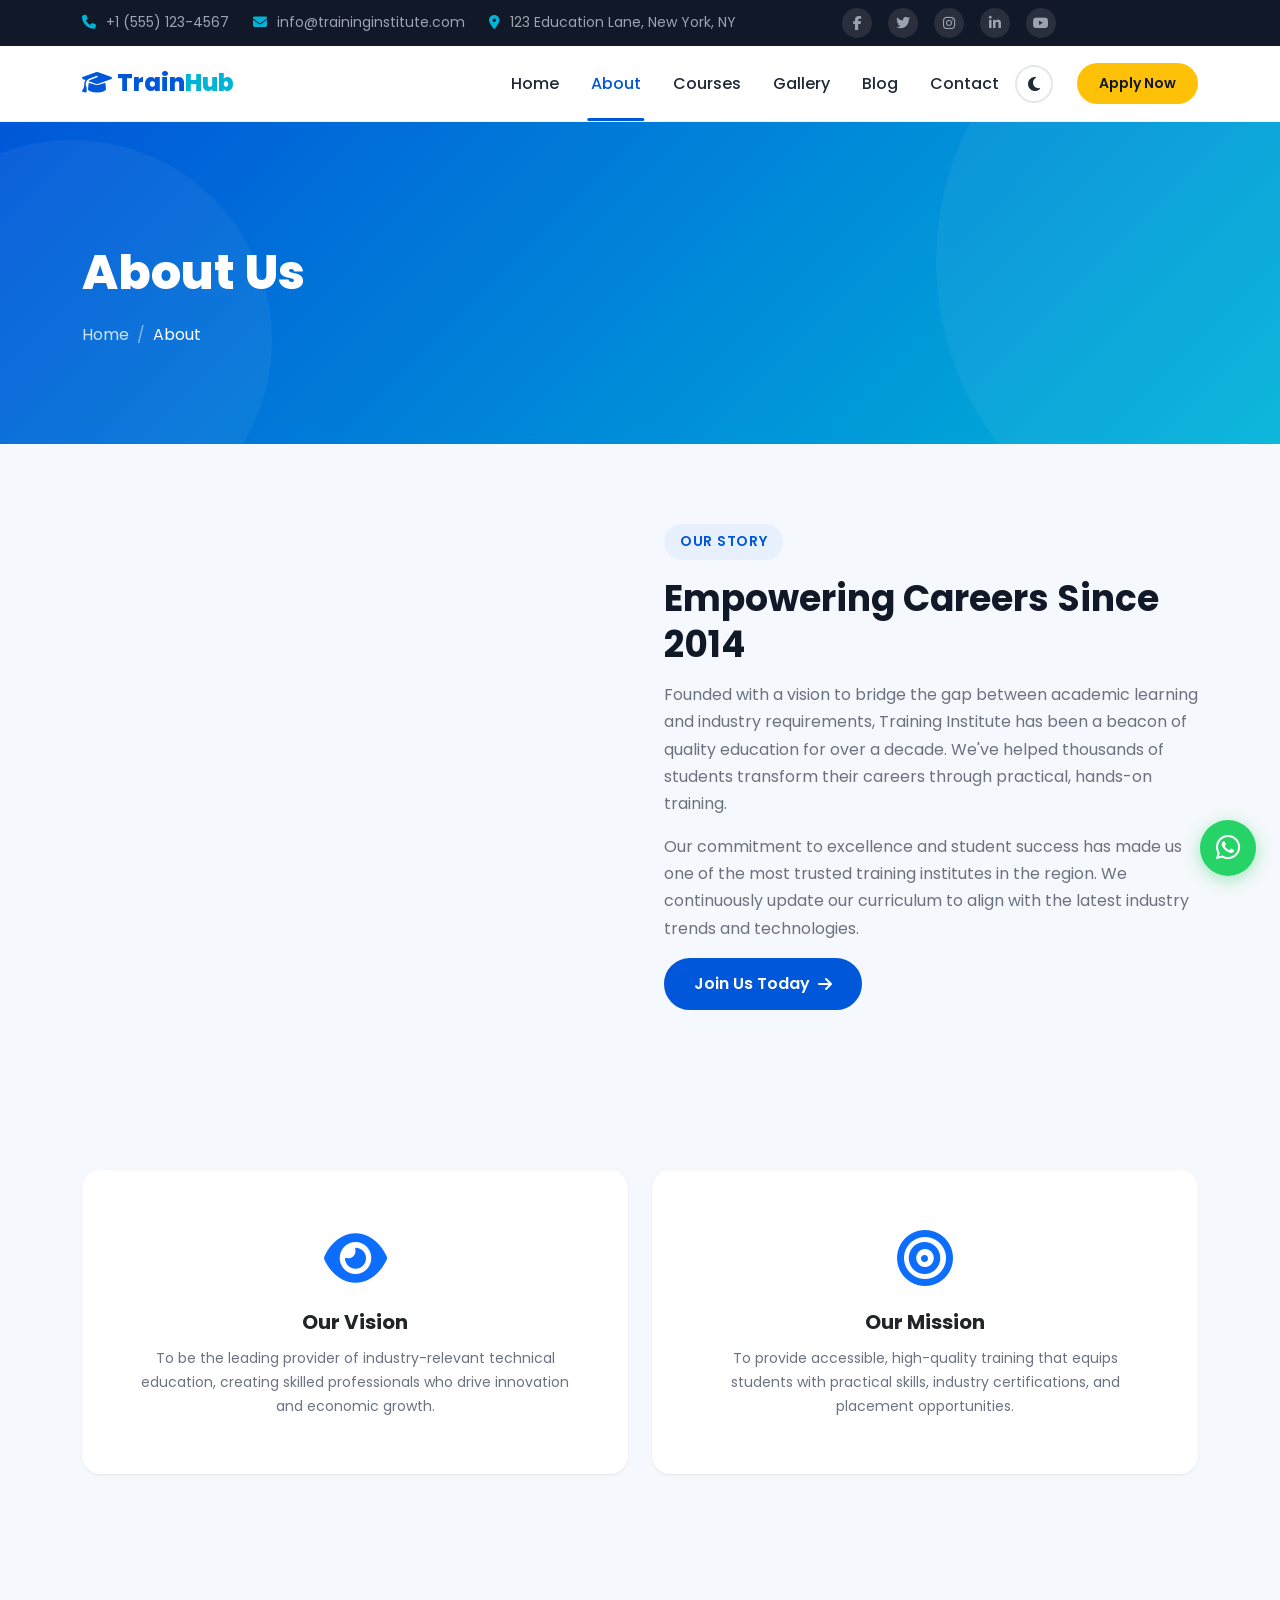
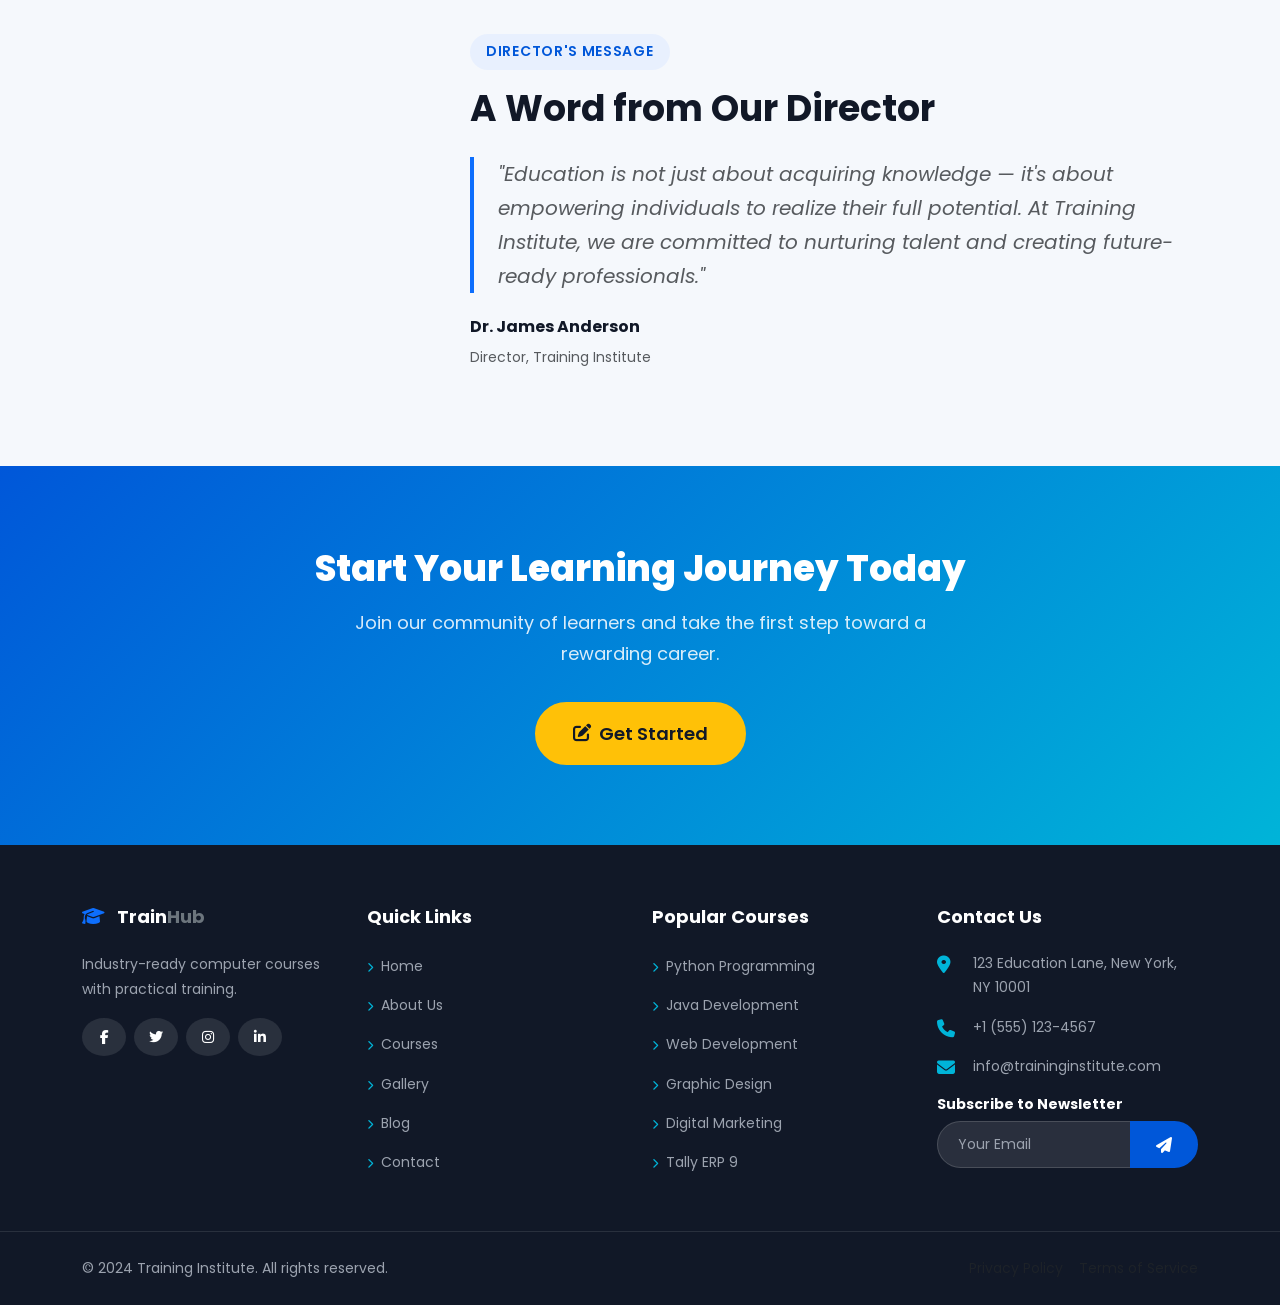
==== commit 5f1e3b98: "complete pages" ====
--- a/about.html
+++ b/about.html
@@ -55,6 +55,7 @@
           <li class="nav-item"><a class="nav-link" href="gallery.html">Gallery</a></li>
           <li class="nav-item"><a class="nav-link" href="blog.html">Blog</a></li>
           <li class="nav-item"><a class="nav-link" href="contact.html">Contact</a></li>
+          <li class="nav-item d-flex align-items-center me-2"><button class="dark-mode-toggle" id="darkModeToggle" aria-label="Toggle dark mode" title="Toggle dark mode"><i class="fa-solid fa-moon"></i></button></li>
           <li class="nav-item nav-cta"><a href="contact.html" class="btn btn-accent btn-sm">Apply Now</a></li>
         </ul>
       </div>
@@ -80,7 +81,7 @@
       <div class="row align-items-center g-5">
         <div class="col-lg-6" data-aos="fade-right">
           <div class="about-image-wrapper">
-            <img src="assets/images/about-institute.jpg" alt="Institute" class="rounded-4 w-100" onerror="this.style.display='none'">
+            <img src="https://images.unsplash.com/photo-1524178232363-1fb2b075b655?w=1000&amp;h=800&amp;fit=crop" alt="Institute" class="rounded-4 w-100" onerror="this.style.display='none'">
           </div>
         </div>
         <div class="col-lg-6" data-aos="fade-left">
@@ -125,7 +126,7 @@
     <div class="container">
       <div class="row align-items-center g-5">
         <div class="col-lg-4" data-aos="fade-right">
-          <img src="assets/images/director.jpg" alt="Director" class="w-100 rounded-4 shadow" onerror="this.style.display='none'">
+          <img src="https://images.unsplash.com/photo-1472099645785-5658abf4ff4e?w=600&amp;h=800&amp;fit=crop" alt="Director" class="w-100 rounded-4 shadow" onerror="this.style.display='none'">
         </div>
         <div class="col-lg-8" data-aos="fade-left">
           <span class="section-tag">Director's Message</span>
--- a/assets/css/style.css
+++ b/assets/css/style.css
@@ -77,6 +77,470 @@
   --z-tooltip: 1070;
 }
 
+/* ============================================================
+   DARK MODE - Override CSS Variables
+   ============================================================ */
+:root.dark-mode {
+  --color-primary: #60A5FA;
+  --color-primary-dark: #3B82F6;
+  --color-primary-light: #1E3A5F;
+  --color-secondary: #22D3EE;
+  --color-secondary-dark: #06B6D4;
+  --color-accent: #FBBF24;
+  --color-accent-dark: #F59E0B;
+  --color-background: #0F172A;
+  --color-text: #E2E8F0;
+  --color-text-light: #94A3B8;
+  --color-text-muted: #64748B;
+  --color-white: #1E293B;
+  --color-dark: #F1F5F9;
+  --color-border: #334155;
+  --color-success: #34D399;
+  --color-error: #F87171;
+
+  --glass-bg: rgba(15, 23, 42, 0.95);
+  --glass-border: rgba(255, 255, 255, 0.08);
+
+  --shadow-sm: 0 1px 3px rgba(0, 0, 0, 0.3);
+  --shadow-md: 0 4px 12px rgba(0, 0, 0, 0.4);
+  --shadow-lg: 0 10px 30px rgba(0, 0, 0, 0.5);
+  --shadow-xl: 0 20px 50px rgba(0, 0, 0, 0.6);
+}
+
+/* Dark Mode - Component Overrides */
+:root.dark-mode .top-bar {
+  background: #020617;
+}
+
+:root.dark-mode .footer {
+  background: #020617;
+}
+
+:root.dark-mode .section-bg-white {
+  background: var(--color-white);
+}
+
+:root.dark-mode .section-bg-gray {
+  background: #1A2332;
+}
+
+:root.dark-mode .page-hero {
+  background: linear-gradient(135deg, #1E3A5F, #0F172A);
+}
+
+:root.dark-mode .statistics-section {
+  background: linear-gradient(135deg, #1E3A5F, #0F172A);
+}
+
+:root.dark-mode .cta-section {
+  background: linear-gradient(135deg, #1E3A5F, #0F172A);
+}
+
+:root.dark-mode .loading-spinner {
+  background: var(--color-background);
+}
+
+:root.dark-mode .breadcrumb-nav {
+  background: var(--color-white);
+  border-bottom-color: var(--color-border);
+}
+
+:root.dark-mode .modal-content {
+  background: var(--color-white);
+}
+
+:root.dark-mode .modal-header,
+:root.dark-mode .modal-footer {
+  border-color: var(--color-border);
+}
+
+:root.dark-mode .trainer-card,
+:root.dark-mode .testimonial-card,
+:root.dark-mode .contact-info-card .contact-icon {
+  background: var(--color-white);
+}
+
+:root.dark-mode .testimonial-card::before {
+  color: rgba(255, 255, 255, 0.05);
+}
+
+:root.dark-mode .partner-scroll .partner-track img {
+  filter: grayscale(100%) brightness(1.5);
+  opacity: 0.6;
+}
+
+:root.dark-mode .partner-scroll .partner-track img:hover {
+  filter: grayscale(0) brightness(1.5);
+  opacity: 1;
+}
+
+:root.dark-mode .about-image-wrapper .experience-badge {
+  background: var(--color-primary-dark);
+}
+
+:root.dark-mode .footer .newsletter-form .form-control {
+  background: rgba(255, 255, 255, 0.05);
+  border-color: rgba(255, 255, 255, 0.1);
+}
+
+:root.dark-mode .footer-bottom {
+  border-top-color: rgba(255, 255, 255, 0.06);
+}
+
+:root.dark-mode .whatsapp-float {
+  box-shadow: 0 4px 16px rgba(37, 211, 102, 0.3);
+}
+
+:root.dark-mode .trust-strip .trust-card {
+  background: var(--color-white);
+}
+
+:root.dark-mode .main-navbar .navbar-brand span { color: var(--color-primary-dark); }
+
+/* Fix: Stat numbers must stay white on dark gradient background */
+:root.dark-mode .stat-card .stat-number {
+  color: #fff;
+}
+
+/* Fix: Section tag contrast in dark mode - use brighter text on darker bg */
+:root.dark-mode .section-tag {
+  color: #93C5FD;
+  background: #1E3A8A;
+}
+
+/* Fix: Accordion active button contrast in dark mode */
+:root.dark-mode .accordion-button:not(.collapsed) {
+  color: #93C5FD;
+  background: #1E3A8A;
+}
+
+/* Fix: Course badge must stay readable in dark mode */
+:root.dark-mode .course-card .course-badge {
+  background: #2563EB;
+  color: #fff;
+}
+
+/* Fix: Trainer image border visibility in dark mode */
+:root.dark-mode .trainer-card .trainer-image {
+  border-color: #3B82F6;
+}
+
+/* Fix: Trainer designation contrast in dark mode */
+:root.dark-mode .trainer-card .trainer-designation {
+  color: #93C5FD;
+}
+
+/* Fix: Course category tag contrast in dark mode */
+:root.dark-mode .course-category-tag {
+  color: #93C5FD;
+  background: #1E3A8A;
+}
+
+/* Fix: Contact icon contrast in dark mode */
+:root.dark-mode .contact-info-card .contact-icon {
+  background: #1E3A8A;
+  color: #93C5FD;
+}
+
+/* Fix: Filter active count badge in dark mode */
+:root.dark-mode .course-filters .filter-btn.active .filter-count {
+  background: #2563EB !important;
+}
+
+/* Fix: Gallery overlay stays at good contrast */
+:root.dark-mode .gallery-item .gallery-overlay {
+  background: rgba(37, 99, 235, 0.85);
+}
+
+/* Fix: Section tag on statistics section already uses hardcoded white - fine */
+/* Fix: Ensure hero floating card text always white */
+:root.dark-mode .hero-floating-card {
+  color: #fff;
+}
+
+/* Fix: Ensure page-hero text always white */
+:root.dark-mode .page-hero {
+  color: #fff;
+}
+:root.dark-mode .page-hero h1 {
+  color: #fff;
+}
+:root.dark-mode .page-hero .breadcrumb-item,
+:root.dark-mode .page-hero .breadcrumb-item a {
+  color: rgba(255, 255, 255, 0.8);
+}
+:root.dark-mode .page-hero .breadcrumb-item.active {
+  color: #fff;
+}
+
+/* Fix: CTA section text always white */
+:root.dark-mode .cta-section {
+  color: #fff;
+}
+:root.dark-mode .cta-section h2 {
+  color: #fff;
+}
+:root.dark-mode .cta-section p {
+  color: rgba(255, 255, 255, 0.85);
+}
+
+/* Fix: Statistics section heading text always white */
+:root.dark-mode .statistics-section .section-title {
+  color: #fff;
+}
+:root.dark-mode .statistics-section .section-subtitle {
+  color: rgba(255, 255, 255, 0.7);
+}
+:root.dark-mode .statistics-section .section-tag {
+  background: rgba(255, 255, 255, 0.15);
+  color: #fff;
+}
+
+/* Fix: Experience badge text always white */
+:root.dark-mode .about-image-wrapper .experience-badge {
+  color: #fff;
+}
+:root.dark-mode .about-image-wrapper .experience-badge h3 {
+  color: #fff;
+}
+
+/* ============================================================
+   INNER PAGES - Dark Mode Overrides
+   (Bootstrap utility classes + page-specific fixes)
+   ============================================================ */
+
+/* --- Bootstrap utility overrides --- */
+
+/* text-muted on dark card/surface backgrounds */
+:root.dark-mode .text-muted {
+  color: var(--color-text-muted) !important;
+}
+
+/* text-primary on dark backgrounds */
+:root.dark-mode .text-primary {
+  color: var(--color-primary) !important;
+}
+
+/* bg-light (used for tags, badges) on dark backgrounds */
+:root.dark-mode .bg-light {
+  background: #334155 !important;
+}
+
+/* text-dark (paired with bg-light) must become light text on dark bg */
+:root.dark-mode .text-dark {
+  color: var(--color-dark) !important;
+}
+
+/* text-success (green check icons) on dark card surfaces */
+:root.dark-mode .text-success {
+  color: var(--color-success) !important;
+}
+
+/* hr / horizontal rule border on dark surfaces */
+:root.dark-mode hr {
+  border-color: var(--color-border);
+  opacity: 1;
+}
+
+/* Bootstrap badge bg-primary - Featured article badge, etc. */
+:root.dark-mode .badge.bg-primary {
+  background: var(--color-primary-dark) !important;
+  color: #fff !important;
+}
+
+/* Bootstrap badge bg-secondary - Category badges */
+:root.dark-mode .badge.bg-secondary {
+  background: #475569 !important;
+  color: #fff !important;
+}
+
+/* btn-outline-primary on dark backgrounds (gallery filters, blog read-more) */
+:root.dark-mode .btn-outline-primary {
+  border-color: var(--color-primary) !important;
+  color: var(--color-primary) !important;
+}
+:root.dark-mode .btn-outline-primary:hover {
+  background: var(--color-primary) !important;
+  color: var(--color-white) !important;
+}
+
+/* btn-primary on dark backgrounds (gallery "All" filter) */
+:root.dark-mode .btn-primary {
+  background: var(--color-primary-dark) !important;
+  border-color: var(--color-primary-dark) !important;
+  color: #fff !important;
+}
+:root.dark-mode .btn-primary:hover {
+  background: var(--color-primary) !important;
+  border-color: var(--color-primary) !important;
+}
+
+/* --- Page-specific dark mode fixes --- */
+
+/* About: director quote block text */
+:root.dark-mode blockquote.text-muted {
+  color: var(--color-text-muted) !important;
+}
+
+/* About: director title text */
+:root.dark-mode p.text-muted.small {
+  color: var(--color-text-muted) !important;
+}
+
+/* Blog: sidebar sticky card background */
+:root.dark-mode .blog-sidebar-card {
+  background: var(--color-white);
+}
+
+/* Blog: featured article card body text-muted on dark card bg */
+:root.dark-mode .card-body .text-muted.small {
+  color: var(--color-text-muted) !important;
+}
+
+/* Placements: stat card heading stays readable */
+:root.dark-mode .card h3.text-primary.fw-bold {
+  color: var(--color-primary) !important;
+}
+
+/* Placements: process card step number */
+:root.dark-mode .card .display-5.text-primary {
+  color: var(--color-primary) !important;
+}
+
+/* Placements: process card small muted text */
+:root.dark-mode .card p.small.text-muted {
+  color: var(--color-text-muted) !important;
+}
+
+/* Contact: info card heading and paragraph on dark bg */
+:root.dark-mode .contact-info-card h6 {
+  color: var(--color-dark);
+}
+:root.dark-mode .contact-info-card p {
+  color: var(--color-text-light);
+}
+
+/* Card surface transitions for smooth dark mode switch */
+/* Note: .card, .testimonial-card, .trainer-card, .course-card, .stat-card
+   already have transition: all from base styles — not re-listed here */
+.card-body,
+.card-header,
+.card-footer,
+.gallery-item,
+.accordion-body,
+.contact-info-card {
+  transition: background-color 0.3s ease, box-shadow 0.3s ease, transform 0.3s ease;
+}
+
+/* Dark Mode - Dark Toggle Button */
+.dark-mode-toggle {
+  width: 38px;
+  height: 38px;
+  border-radius: 50%;
+  display: flex;
+  align-items: center;
+  justify-content: center;
+  border: 2px solid var(--color-border);
+  background: transparent;
+  color: var(--color-text);
+  cursor: pointer;
+  transition: all var(--transition-base);
+  padding: 0;
+  font-size: 1rem;
+}
+
+.dark-mode-toggle:hover {
+  border-color: var(--color-accent);
+  color: var(--color-accent);
+  transform: rotate(15deg);
+}
+
+.dark-mode-toggle:focus {
+  box-shadow: 0 0 0 3px rgba(255, 193, 7, 0.2);
+  outline: none;
+}
+
+:root.dark-mode .dark-mode-toggle {
+  border-color: var(--color-accent);
+  color: var(--color-accent);
+}
+
+:root.dark-mode .dark-mode-toggle:hover {
+  background: rgba(251, 191, 36, 0.15);
+  color: #FCD34D;
+  border-color: #FCD34D;
+}
+
+:root.dark-mode .dark-mode-btn-text {
+  color: var(--color-text);
+}
+
+/* Smooth transition for body bg and text on theme switch */
+body {
+  transition: background-color 0.3s ease, color 0.3s ease, border-color 0.3s ease;
+}
+
+/* Theme transition overlay */
+#theme-overlay {
+  position: fixed;
+  inset: 0;
+  z-index: 99999;
+  pointer-events: none;
+  opacity: 0;
+  transition: opacity 0.15s ease;
+}
+
+/* Enhanced transitions on themed surface elements */
+.section-bg-white,
+.section-bg-gray,
+.top-bar,
+.footer,
+.breadcrumb-nav,
+.modal-content,
+.modal-header,
+.modal-footer,
+.accordion-item,
+.loading-spinner {
+  transition: background-color 0.3s ease, border-color 0.3s ease, box-shadow 0.3s ease;
+}
+
+/* Headings and body text color transitions */
+h1, h2, h3, h4, h5, h6,
+p,
+.section-title,
+.section-subtitle,
+.section-tag,
+.main-navbar .nav-link,
+.main-navbar .navbar-brand,
+.main-navbar .navbar-brand span,
+.trust-strip .trust-number,
+.trainer-card h5,
+.testimonial-card .testimonial-author h6,
+.contact-info-card h6,
+.footer h5,
+.footer p,
+.footer .footer-links a {
+  transition: color 0.3s ease;
+}
+
+/* Card surfaces - only for ones without existing 'all' transitions */
+.contact-info-card .contact-icon {
+  transition: background-color 0.3s ease, box-shadow 0.3s ease;
+}
+
+/* Border transitions on form controls */
+.form-control,
+.form-select {
+  transition: border-color 0.3s ease, box-shadow 0.3s ease;
+}
+
+/* Partner logo filter transition */
+.partner-scroll .partner-track img {
+  transition: filter 0.3s ease, opacity 0.3s ease;
+}
+
+
+
 /* ----- Base Reset ----- */
 *,
 *::before,
@@ -595,45 +1059,133 @@
   color: rgba(255, 255, 255, 0.5);
 }
 
-/* ----- Section: Hero (Home) ----- */
+/* ============================================================
+   HERO SLIDER (Swiper-based, full-screen)
+   ============================================================ */
 .hero-section {
-  min-height: 90vh;
+  position: relative;
+  overflow: hidden;
+}
+
+.hero-slider {
+  width: 100%;
+  height: 100vh;
+  min-height: 700px;
+  max-height: 900px;
+}
+
+.hero-slider .swiper-slide {
   display: flex;
   align-items: center;
-  background: linear-gradient(135deg, var(--color-primary), #002D73);
+  padding: 140px 0 100px;
   position: relative;
   overflow: hidden;
-  padding: 120px 0 100px;
-}
-
-.hero-section::before {
-  content: '';
+}
+
+/* Individual slide backgrounds */
+.hero-slide-bg {
   position: absolute;
-  top: -30%;
-  right: -20%;
-  width: 800px;
-  height: 800px;
-  background: radial-gradient(circle, rgba(0, 180, 216, 0.15), transparent);
+  inset: 0;
+  z-index: 0;
+}
+
+.hero-slide-bg .bg-gradient-layer {
+  position: absolute;
+  inset: 0;
+}
+
+.hero-slide-bg .bg-blob {
+  position: absolute;
   border-radius: 50%;
-}
-
-.hero-section::after {
-  content: '';
-  position: absolute;
-  bottom: -20%;
-  left: -10%;
+  pointer-events: none;
+}
+
+/* Slide 1 - Blue gradient */
+.hero-slide-1 .bg-gradient-layer {
+  background: linear-gradient(135deg, #0057D9 0%, #002D73 50%, #001A4D 100%);
+}
+.hero-slide-1 .bg-blob-1 {
+  top: -20%;
+  right: -10%;
+  width: 700px;
+  height: 700px;
+  background: radial-gradient(circle, rgba(0, 180, 216, 0.2), transparent 70%);
+}
+.hero-slide-1 .bg-blob-2 {
+  bottom: -15%;
+  left: -5%;
   width: 500px;
   height: 500px;
-  background: radial-gradient(circle, rgba(0, 87, 217, 0.2), transparent);
-  border-radius: 50%;
-}
-
-.hero-section .hero-content {
+  background: radial-gradient(circle, rgba(255, 193, 7, 0.08), transparent 70%);
+}
+.hero-slide-1 .bg-blob-3 {
+  top: 40%;
+  left: 40%;
+  width: 300px;
+  height: 300px;
+  background: radial-gradient(circle, rgba(0, 87, 217, 0.3), transparent 70%);
+}
+
+/* Slide 2 - Teal/Purple gradient */
+.hero-slide-2 .bg-gradient-layer {
+  background: linear-gradient(135deg, #0F172A 0%, #1E3A5F 30%, #0A558C 100%);
+}
+.hero-slide-2 .bg-blob-1 {
+  top: -10%;
+  left: -5%;
+  width: 600px;
+  height: 600px;
+  background: radial-gradient(circle, rgba(0, 180, 216, 0.15), transparent 70%);
+}
+.hero-slide-2 .bg-blob-2 {
+  bottom: -10%;
+  right: -5%;
+  width: 450px;
+  height: 450px;
+  background: radial-gradient(circle, rgba(139, 92, 246, 0.12), transparent 70%);
+}
+.hero-slide-2 .bg-blob-3 {
+  top: 30%;
+  left: 60%;
+  width: 200px;
+  height: 200px;
+  background: radial-gradient(circle, rgba(255, 255, 255, 0.05), transparent 70%);
+}
+
+/* Slide 3 - Dark/Accent gradient */
+.hero-slide-3 .bg-gradient-layer {
+  background: linear-gradient(135deg, #111827 0%, #1E3A8A 40%, #0057D9 100%);
+}
+.hero-slide-3 .bg-blob-1 {
+  top: -15%;
+  right: 10%;
+  width: 550px;
+  height: 550px;
+  background: radial-gradient(circle, rgba(255, 193, 7, 0.1), transparent 70%);
+}
+.hero-slide-3 .bg-blob-2 {
+  bottom: -20%;
+  left: 10%;
+  width: 400px;
+  height: 400px;
+  background: radial-gradient(circle, rgba(0, 180, 216, 0.15), transparent 70%);
+}
+.hero-slide-3 .bg-blob-3 {
+  top: 60%;
+  left: 50%;
+  width: 250px;
+  height: 250px;
+  background: radial-gradient(circle, rgba(255, 255, 255, 0.04), transparent 70%);
+}
+
+/* Hero slide content */
+.hero-slide-content {
   position: relative;
-  z-index: 1;
-}
-
-.hero-section .hero-title {
+  z-index: 2;
+  width: 100%;
+}
+
+.hero-slide-content .hero-title {
   font-size: 3.5rem;
   font-weight: 800;
   color: var(--color-white);
@@ -641,11 +1193,15 @@
   margin-bottom: 1.5rem;
 }
 
-.hero-section .hero-title span {
+.hero-slide-content .hero-title .highlight {
   color: var(--color-accent);
 }
 
-.hero-section .hero-text {
+.hero-slide-content .hero-title .highlight-cyan {
+  color: var(--color-secondary);
+}
+
+.hero-slide-content .hero-text {
   font-size: var(--font-size-lg);
   color: rgba(255, 255, 255, 0.85);
   max-width: 540px;
@@ -653,53 +1209,209 @@
   line-height: 1.8;
 }
 
-.hero-section .hero-buttons {
+.hero-slide-content .hero-buttons {
   display: flex;
   gap: var(--gap-md);
   flex-wrap: wrap;
 }
 
-.hero-section .hero-image {
+/* Hero image area */
+.hero-image-wrapper {
+  position: relative;
+  z-index: 2;
+  text-align: center;
+  height: 100%;
+  display: flex;
+  align-items: center;
+  justify-content: center;
+}
+
+.hero-image-wrapper .hero-main-img {
+  width: 100%;
+  max-width: 500px;
+  border-radius: var(--radius-xl);
+  box-shadow: var(--shadow-xl);
   position: relative;
   z-index: 1;
-  text-align: center;
-}
-
-.hero-section .hero-image img {
-  border-radius: var(--radius-xl);
-  max-width: 100%;
-}
-
-.hero-section .hero-shape {
+}
+
+/* Floating card on hero */
+.hero-floating-card {
+  position: absolute;
+  background: rgba(255, 255, 255, 0.12);
+  backdrop-filter: blur(16px);
+  -webkit-backdrop-filter: blur(16px);
+  border: 1px solid rgba(255, 255, 255, 0.2);
+  border-radius: var(--radius-lg);
+  padding: 1.25rem 1.5rem;
+  color: var(--color-white);
+  box-shadow: 0 8px 32px rgba(0, 0, 0, 0.2);
+  z-index: 2;
+  animation: float 6s ease-in-out infinite;
+  min-width: 180px;
+}
+
+.hero-floating-card .fc-icon {
+  font-size: 1.5rem;
+  margin-bottom: 0.25rem;
+}
+
+.hero-floating-card .fc-value {
+  font-size: 1.5rem;
+  font-weight: 800;
+  line-height: 1.2;
+}
+
+.hero-floating-card .fc-label {
+  font-size: 0.75rem;
+  opacity: 0.8;
+}
+
+.hero-floating-card.card-1 {
+  top: 5%;
+  right: -10px;
+  animation-delay: 0s;
+}
+
+.hero-floating-card.card-2 {
+  bottom: 10%;
+  left: -20px;
+  animation-delay: 2s;
+}
+
+.hero-floating-card.card-3 {
+  top: 35%;
+  right: -15%;
+  animation-delay: 4s;
+  padding: 0.75rem 1rem;
+  min-width: auto;
+}
+
+@keyframes float {
+  0%, 100% { transform: translateY(0px); }
+  50% { transform: translateY(-12px); }
+}
+
+/* Floating decorative shapes on hero */
+.hero-shape {
   position: absolute;
   border-radius: var(--radius-lg);
-  background: rgba(255, 255, 255, 0.08);
+  z-index: 0;
+  pointer-events: none;
+}
+
+.hero-shape.shape-circle {
+  border-radius: 50%;
+}
+
+.hero-shape.shape-diamond {
+  transform: rotate(45deg);
+}
+
+.hero-shape.s1 {
+  top: 15%;
+  right: 20%;
+  width: 80px;
+  height: 80px;
+  background: rgba(0, 180, 216, 0.15);
+  border: 1px solid rgba(255, 255, 255, 0.1);
+}
+
+.hero-shape.s2 {
+  bottom: 25%;
+  right: 5%;
+  width: 50px;
+  height: 50px;
+  background: rgba(255, 193, 7, 0.12);
+  border: 1px solid rgba(255, 255, 255, 0.08);
+}
+
+.hero-shape.s3 {
+  top: 45%;
+  left: 0;
+  width: 120px;
+  height: 120px;
+  background: rgba(255, 255, 255, 0.04);
+  border: 1px solid rgba(255, 255, 255, 0.06);
+}
+
+/* Hero pagination */
+.hero-slider .swiper-pagination {
+  bottom: 30px !important;
+}
+
+.hero-slider .swiper-pagination-bullet {
+  width: 14px;
+  height: 14px;
+  background: rgba(255, 255, 255, 0.4);
+  opacity: 1;
+  margin: 0 6px !important;
+  transition: all var(--transition-base);
+}
+
+.hero-slider .swiper-pagination-bullet-active {
+  background: var(--color-accent);
+  width: 36px;
+  border-radius: 7px;
+}
+
+/* Hero navigation arrows */
+.hero-slider .swiper-button-next,
+.hero-slider .swiper-button-prev {
+  width: 56px;
+  height: 56px;
+  background: rgba(255, 255, 255, 0.12);
   backdrop-filter: blur(8px);
   border: 1px solid rgba(255, 255, 255, 0.15);
-}
-
-.hero-section .hero-shape-1 {
-  top: 10%;
-  right: 5%;
-  width: 150px;
-  height: 150px;
-  border-radius: var(--radius-full);
-  background: rgba(0, 180, 216, 0.2);
-}
-
-.hero-section .hero-shape-2 {
-  bottom: 15%;
-  left: -5%;
-  width: 100px;
-  height: 100px;
-}
-
-.hero-section .hero-shape-3 {
-  top: 50%;
-  right: 0;
-  width: 60px;
-  height: 60px;
-  background: rgba(255, 193, 7, 0.2);
+  border-radius: 50%;
+  color: var(--color-white);
+  transition: all var(--transition-base);
+}
+
+.hero-slider .swiper-button-next:hover,
+.hero-slider .swiper-button-prev:hover {
+  background: rgba(255, 255, 255, 0.25);
+  transform: scale(1.1);
+}
+
+.hero-slider .swiper-button-next::after,
+.hero-slider .swiper-button-prev::after {
+  font-size: 1.25rem;
+  font-weight: 700;
+}
+
+/* Responsive hero */
+@media (max-width: 1199.98px) {
+  .hero-slider { height: auto; min-height: auto; }
+  .hero-slider .swiper-slide { padding: 120px 0 80px; min-height: 90vh; }
+  .hero-slide-content .hero-title { font-size: 2.75rem; }
+  .hero-floating-card.card-3 { right: 0; }
+}
+
+@media (max-width: 991.98px) {
+  .hero-slider .swiper-slide { padding: 100px 0 80px; min-height: auto; text-align: center; }
+  .hero-slide-content .hero-title { font-size: 2.25rem; }
+  .hero-slide-content .hero-text { margin-left: auto; margin-right: auto; }
+  .hero-slide-content .hero-buttons { justify-content: center; }
+  .hero-image-wrapper { margin-top: 2.5rem; }
+  .hero-floating-card.card-1 { right: 10px; }
+  .hero-floating-card.card-3 { display: none; }
+  .hero-slider .swiper-button-next,
+  .hero-slider .swiper-button-prev { display: none; }
+}
+
+@media (max-width: 767.98px) {
+  .hero-slider .swiper-slide { padding: 80px 0 60px; }
+  .hero-slide-content .hero-title { font-size: 1.875rem; }
+  .hero-floating-card { padding: 0.75rem 1rem; min-width: 130px; }
+  .hero-floating-card .fc-value { font-size: 1.125rem; }
+  .hero-floating-card.card-2 { bottom: 5%; left: 0; }
+}
+
+@media (max-width: 575.98px) {
+  .hero-slide-content .hero-title { font-size: 1.625rem; }
+  .hero-slide-content .hero-buttons .btn { width: 100%; justify-content: center; }
+  .hero-floating-card.card-2 { display: none; }
 }
 
 /* ----- Trust Strip (Features strip) ----- */
@@ -926,7 +1638,7 @@
   margin: 0;
 }
 
-/* ----- Statistics Section ----- */
+/* ----- Statistics Section (Animated Counters) ----- */
 .statistics-section {
   background: linear-gradient(135deg, var(--color-primary), var(--color-secondary));
   padding: 80px 0;
@@ -945,16 +1657,58 @@
   border-radius: 50%;
 }
 
+.statistics-section::after {
+  content: '';
+  position: absolute;
+  bottom: -30%;
+  right: -10%;
+  width: 400px;
+  height: 400px;
+  background: rgba(255, 255, 255, 0.04);
+  border-radius: 50%;
+}
+
+.statistics-section .section-title {
+  color: #fff;
+}
+
+.statistics-section .section-subtitle {
+  color: rgba(255, 255, 255, 0.7);
+}
+
+.statistics-section .section-tag {
+  background: rgba(255, 255, 255, 0.15);
+  color: #fff;
+}
+
 .stat-card {
   text-align: center;
   position: relative;
   z-index: 1;
+  padding: 2rem 1rem;
+  border-radius: var(--radius-lg);
+  background: rgba(255, 255, 255, 0.1);
+  border: 1px solid rgba(255, 255, 255, 0.12);
+  backdrop-filter: blur(4px);
+  transition: all var(--transition-base);
+}
+
+.stat-card:hover {
+  background: rgba(255, 255, 255, 0.1);
+  border-color: rgba(255, 255, 255, 0.2);
+  transform: translateY(-5px);
 }
 
 .stat-card .stat-icon {
   font-size: 2.5rem;
-  color: rgba(255, 255, 255, 0.8);
-  margin-bottom: 1rem;
+  color: rgba(255, 255, 255, 0.85);
+  margin-bottom: 0.75rem;
+  display: inline-block;
+  transition: transform var(--transition-base);
+}
+
+.stat-card:hover .stat-icon {
+  transform: scale(1.15);
 }
 
 .stat-card .stat-number {
@@ -963,6 +1717,7 @@
   color: var(--color-white);
   line-height: 1;
   margin-bottom: 0.5rem;
+  font-variant-numeric: tabular-nums;
 }
 
 .stat-card .stat-label {
@@ -971,6 +1726,28 @@
   font-weight: 500;
   text-transform: uppercase;
   letter-spacing: 0.05em;
+}
+
+/* Entrance animation for stat cards when counters start */
+.stat-card.counter-active .stat-icon {
+  animation: icon-pulse 0.6s ease-out;
+}
+
+@keyframes icon-pulse {
+  0% { transform: scale(0.5); opacity: 0; }
+  60% { transform: scale(1.2); }
+  100% { transform: scale(1); opacity: 1; }
+}
+
+/* Number highlight pulse when animation finishes */
+@keyframes count-complete {
+  0% { transform: scale(1); }
+  50% { transform: scale(1.1); }
+  100% { transform: scale(1); }
+}
+
+.stat-card.counter-done .stat-number {
+  animation: count-complete 0.4s ease-out;
 }
 
 /* ----- Trainers Section ----- */
@@ -1032,15 +1809,77 @@
   color: var(--color-white);
 }
 
-/* ----- Testimonials ----- */
+/* ----- Testimonials Section ----- */
+.testimonials-section {
+  position: relative;
+  overflow: hidden;
+}
+
+/* Decorative background blobs */
+.testimonials-bg {
+  position: absolute;
+  inset: 0;
+  pointer-events: none;
+  z-index: 0;
+}
+
+.t-bg-blob {
+  position: absolute;
+  border-radius: 50%;
+}
+
+.t-bg-blob-1 {
+  top: -20%;
+  right: -10%;
+  width: 600px;
+  height: 600px;
+  background: radial-gradient(circle, rgba(0, 87, 217, 0.04), transparent 70%);
+}
+
+.t-bg-blob-2 {
+  bottom: -15%;
+  left: -10%;
+  width: 500px;
+  height: 500px;
+  background: radial-gradient(circle, rgba(0, 180, 216, 0.04), transparent 70%);
+}
+
+/* Testimonial Card - Enhanced */
 .testimonial-card {
   background: var(--color-white);
   border-radius: var(--radius-lg);
   padding: 2rem;
   box-shadow: var(--shadow-sm);
   position: relative;
-}
-
+  transition: all var(--transition-base);
+  height: 100%;
+  display: flex;
+  flex-direction: column;
+}
+
+.testimonial-card:hover {
+  box-shadow: var(--shadow-lg);
+  transform: translateY(-6px);
+}
+
+/* Glow accent line at top */
+.tc-glow-line {
+  position: absolute;
+  top: 0;
+  left: 2rem;
+  right: 2rem;
+  height: 4px;
+  background: linear-gradient(90deg, var(--color-primary), var(--color-secondary), var(--color-accent));
+  border-radius: 0 0 4px 4px;
+  opacity: 0.6;
+  transition: opacity var(--transition-base);
+}
+
+.testimonial-card:hover .tc-glow-line {
+  opacity: 1;
+}
+
+/* Quote icon via ::before */
 .testimonial-card::before {
   content: '\f10d';
   font-family: 'Font Awesome 6 Free';
@@ -1051,6 +1890,19 @@
   font-size: 2.5rem;
   color: var(--color-primary-light);
   line-height: 1;
+  transition: all var(--transition-base);
+}
+
+.testimonial-card:hover::before {
+  color: var(--color-primary);
+  transform: scale(1.1) rotate(-5deg);
+}
+
+.testimonial-card .testimonial-rating {
+  color: var(--color-accent);
+  margin-bottom: 0.75rem;
+  font-size: var(--font-size-sm);
+  letter-spacing: 2px;
 }
 
 .testimonial-card .testimonial-text {
@@ -1058,34 +1910,179 @@
   color: var(--color-text-light);
   line-height: 1.8;
   margin-bottom: 1.5rem;
-}
-
+  flex: 1;
+  font-size: var(--font-size-sm);
+}
+
+/* Author section */
 .testimonial-card .testimonial-author {
   display: flex;
   align-items: center;
   gap: var(--gap-md);
-}
-
-.testimonial-card .testimonial-author img {
+  padding-top: 1rem;
+  border-top: 1px solid var(--color-border);
+}
+
+.ta-avatar {
+  position: relative;
   width: 55px;
   height: 55px;
+  flex-shrink: 0;
+}
+
+.ta-avatar img {
+  width: 100%;
+  height: 100%;
   border-radius: var(--radius-full);
   object-fit: cover;
+}
+
+.ta-initial {
+  position: absolute;
+  inset: 0;
+  display: flex;
+  align-items: center;
+  justify-content: center;
+  border-radius: var(--radius-full);
+  background: linear-gradient(135deg, var(--color-primary), var(--color-secondary));
+  color: var(--color-white);
+  font-size: var(--font-size-sm);
+  font-weight: 700;
+  opacity: 0;
+  transition: opacity var(--transition-base);
+  pointer-events: none;
+}
+
+.ta-avatar img[style*="display:none"] ~ .ta-initial {
+  opacity: 1;
 }
 
 .testimonial-card .testimonial-author h6 {
   font-weight: 700;
   margin-bottom: 0.125rem;
+  font-size: var(--font-size-base);
 }
 
 .testimonial-card .testimonial-author span {
-  font-size: var(--font-size-sm);
+  font-size: var(--font-size-xs);
   color: var(--color-text-muted);
-}
-
-.testimonial-card .testimonial-rating {
-  color: var(--color-accent);
-  margin-bottom: 1rem;
+  display: flex;
+  align-items: center;
+  gap: 0.25rem;
+}
+
+.testimonial-card .testimonial-author span i {
+  color: var(--color-primary);
+  font-size: 0.625rem;
+}
+
+/* Testimonials Swiper - Navigation */
+.testimonial-slider {
+  position: relative;
+  z-index: 1;
+  padding: 0.5rem 0;
+}
+
+.testimonial-slider .testimonial-next,
+.testimonial-slider .testimonial-prev {
+  width: 44px;
+  height: 44px;
+  background: var(--color-white);
+  border-radius: var(--radius-full);
+  box-shadow: var(--shadow-md);
+  color: var(--color-primary);
+  transition: all var(--transition-base);
+  margin-top: -22px;
+}
+
+.testimonial-slider .testimonial-next::after,
+.testimonial-slider .testimonial-prev::after {
+  font-size: 1rem;
+  font-weight: 700;
+}
+
+.testimonial-slider .testimonial-next:hover,
+.testimonial-slider .testimonial-prev:hover {
+  background: var(--color-primary);
+  color: var(--color-white);
+  box-shadow: 0 6px 20px rgba(0, 87, 217, 0.3);
+  transform: scale(1.1);
+}
+
+/* Testimonials Swiper - Pagination */
+.testimonial-slider .swiper-pagination {
+  position: relative;
+  margin-top: 2rem;
+  bottom: auto !important;
+}
+
+.testimonial-slider .swiper-pagination-bullet {
+  width: 10px;
+  height: 10px;
+  background: var(--color-border);
+  opacity: 1;
+  margin: 0 5px !important;
+  transition: all var(--transition-base);
+}
+
+.testimonial-slider .swiper-pagination-bullet-active {
+  background: var(--color-primary);
+  width: 28px;
+  border-radius: 5px;
+}
+
+/* Autoplay Progress Bar */
+.swiper-progress-bar {
+  position: relative;
+  height: 3px;
+  background: var(--color-border);
+  border-radius: 2px;
+  margin: 0.75rem auto 0;
+  max-width: 200px;
+  overflow: hidden;
+}
+
+.swiper-progress-bar .spb-fill {
+  display: block;
+  height: 100%;
+  width: 0%;
+  background: linear-gradient(90deg, var(--color-primary), var(--color-secondary));
+  border-radius: 2px;
+  animation: progress-fill 4s linear forwards;
+}
+
+.testimonial-slider.swiper-initialized .swiper-progress-bar .spb-fill {
+  animation: progress-fill 4s linear infinite;
+}
+
+@keyframes progress-fill {
+  0% { width: 0%; }
+  100% { width: 100%; }
+}
+
+/* Pause animation on hover */
+.testimonial-slider:hover .swiper-progress-bar .spb-fill {
+  animation-play-state: paused;
+}
+
+/* Responsive testimonials */
+@media (max-width: 991.98px) {
+  .testimonial-slider .testimonial-next,
+  .testimonial-slider .testimonial-prev {
+    display: none;
+  }
+}
+
+@media (max-width: 767.98px) {
+  .testimonial-card {
+    padding: 1.5rem;
+  }
+  .testimonial-card .testimonial-text {
+    font-size: var(--font-size-sm);
+  }
+  .swiper-progress-bar {
+    max-width: 150px;
+  }
 }
 
 /* ----- Gallery Grid ----- */
@@ -1296,6 +2293,72 @@
   transform: translateY(-3px);
 }
 
+/* ============================================================
+   COURSE FILTERS
+   ============================================================ */
+.course-filters .filter-btn {
+  position: relative;
+  transition: all var(--transition-base);
+}
+
+.course-filters .filter-btn .filter-count {
+  font-size: 0.625rem;
+  padding: 0.125rem 0.4rem;
+  transition: all var(--transition-base);
+}
+
+.course-filters .filter-btn.active .filter-count {
+  background: var(--color-primary) !important;
+  color: #fff !important;
+}
+
+.course-filters .filter-btn:not(.active):hover .filter-count {
+  background: var(--color-primary-light) !important;
+}
+
+/* Course category tag on cards */
+.course-category-tag {
+  display: inline-block;
+  font-size: 0.625rem;
+  font-weight: 600;
+  text-transform: uppercase;
+  letter-spacing: 0.05em;
+  color: var(--color-primary);
+  background: var(--color-primary-light);
+  padding: 0.125rem 0.625rem;
+  border-radius: 50px;
+  margin-bottom: 0.5rem;
+}
+
+/* Filter animation */
+.course-item {
+  transition: opacity 0.3s ease, transform 0.3s ease;
+}
+
+.course-item.filter-visible {
+  animation: card-appear 0.45s cubic-bezier(0.4, 0, 0.2, 1) forwards;
+}
+
+@keyframes card-appear {
+  0% {
+    opacity: 0;
+    transform: translateY(24px) scale(0.95);
+  }
+  100% {
+    opacity: 1;
+    transform: translateY(0) scale(1);
+  }
+}
+
+/* Filter status text animation */
+#filterStatus {
+  transition: opacity var(--transition-base);
+}
+
+#filterStatus strong {
+  color: var(--color-primary);
+}
+
 /* ----- Breadcrumb ----- */
 .breadcrumb-nav {
   background: var(--color-background);
@@ -1486,6 +2549,12 @@
   }
 }
 
+@media (max-width: 991.98px) {
+  .dark-mode-toggle {
+    margin: 0.5rem 0 0 0;
+  }
+}
+
 @media (max-width: 767.98px) {
   :root {
     --section-padding: 50px;
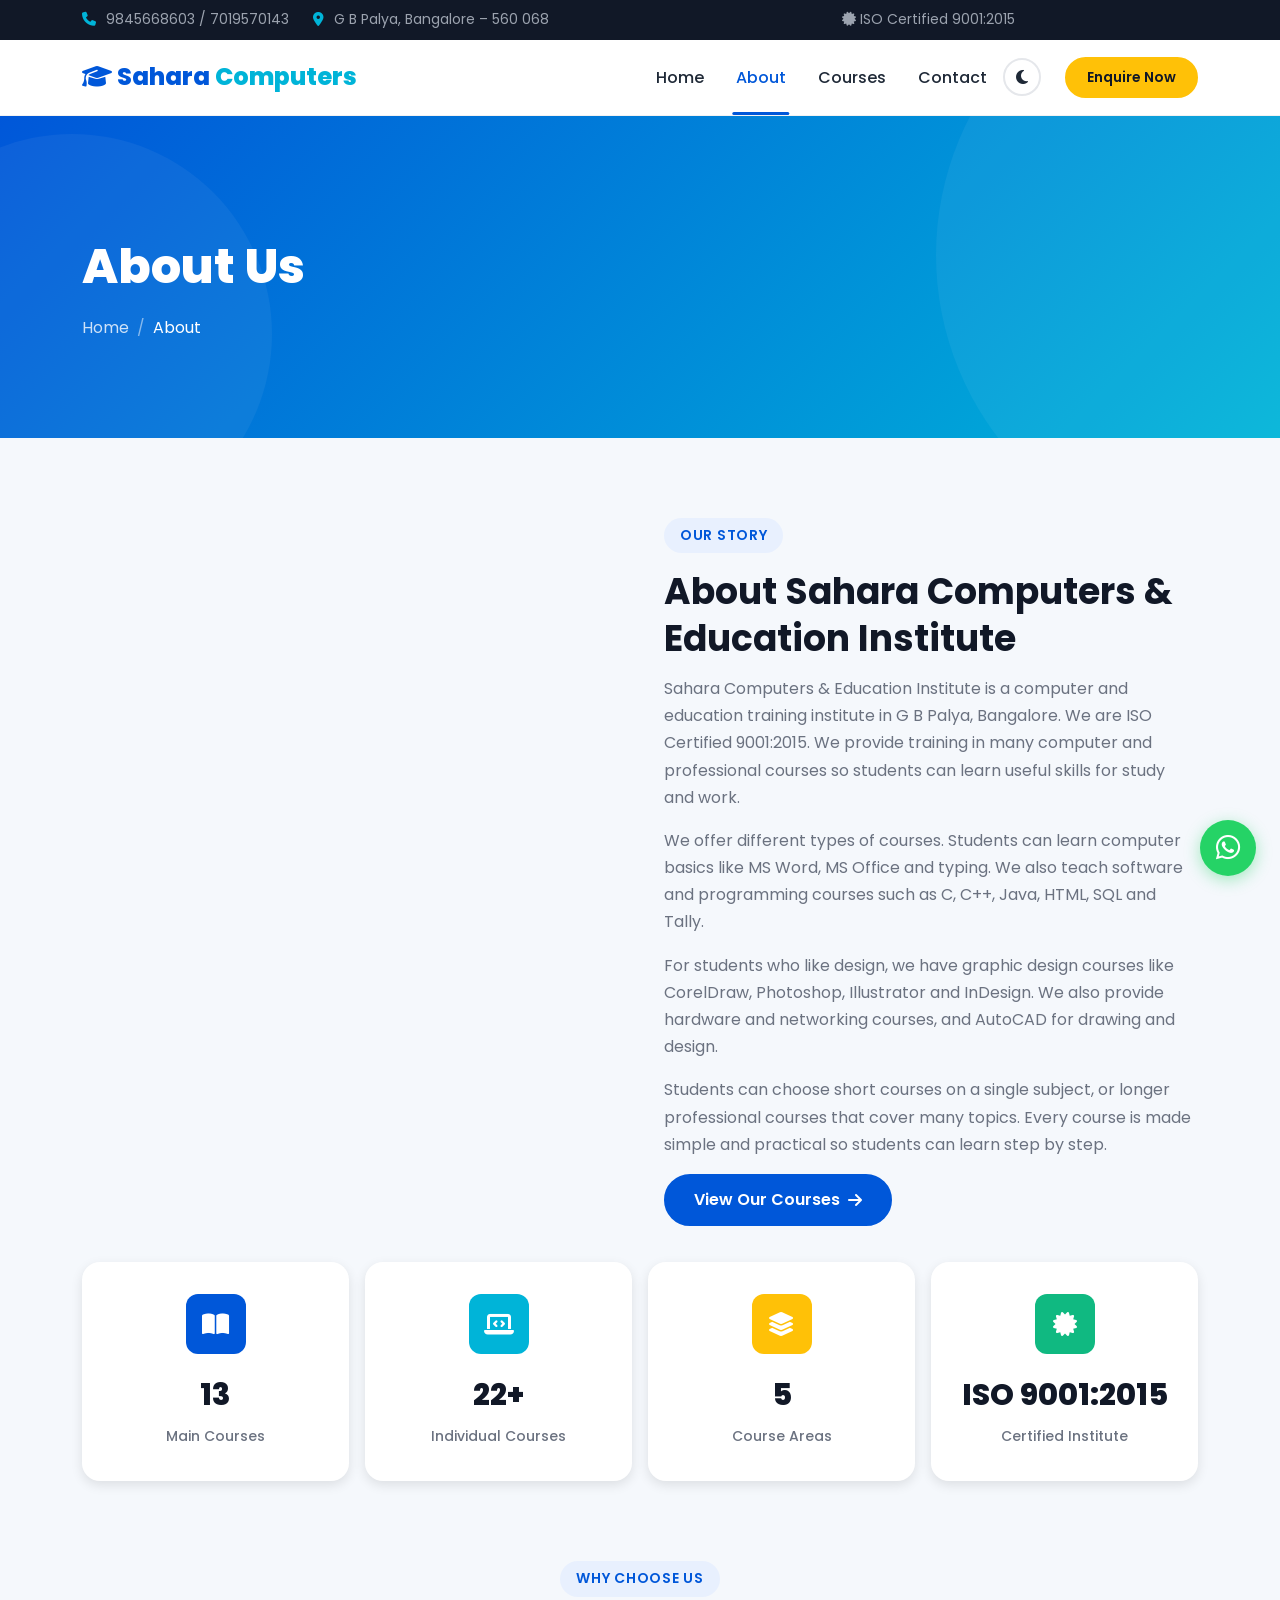
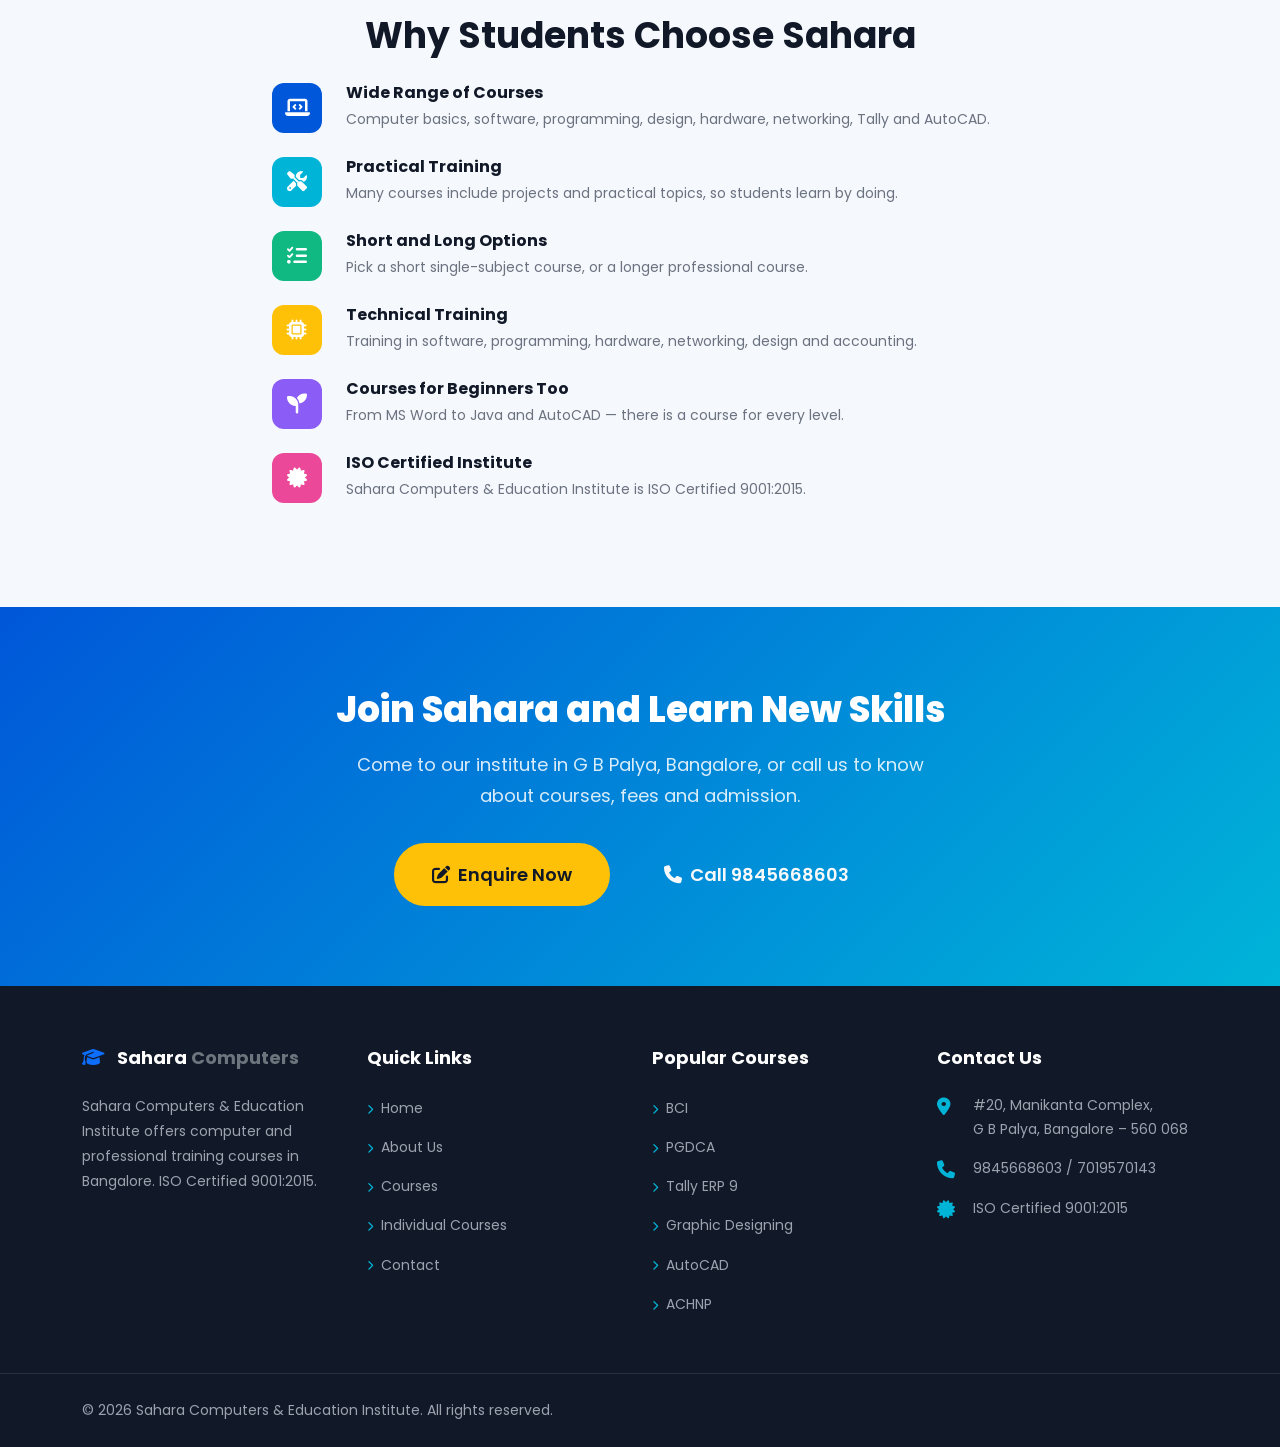
==== commit 22a78a42: "Replace template content with real Sahara Computers institute content - Real institute info (G B Pal" ====
--- a/about.html
+++ b/about.html
@@ -3,8 +3,8 @@
 <head>
   <meta charset="UTF-8">
   <meta name="viewport" content="width=device-width, initial-scale=1.0">
-  <meta name="description" content="Learn about Training Institute - our story, mission, vision, faculty, and campus.">
-  <title>About Us - Training Institute</title>
+  <meta name="description" content="Learn about Sahara Computers & Education Institute, an ISO 9001:2015 certified computer training institute in G B Palya, Bangalore offering computer, software, design and networking courses.">
+  <title>About Us | Sahara Computers & Education Institute, Bangalore</title>
   <link rel="icon" type="image/svg+xml" href="favicon.svg">
   <link rel="preconnect" href="https://fonts.googleapis.com">
   <link rel="preconnect" href="https://fonts.gstatic.com" crossorigin>
@@ -24,19 +24,21 @@
       <div class="row align-items-center">
         <div class="col-md-8">
           <div class="contact-info">
-            <span><i class="fa-solid fa-phone"></i> +1 (555) 123-4567</span>
-            <span><i class="fa-solid fa-envelope"></i> info@traininginstitute.com</span>
-            <span><i class="fa-solid fa-location-dot"></i> 123 Education Lane, New York, NY</span>
+            <span><i class="fa-solid fa-phone"></i> 9845668603 / 7019570143</span>
+            <span><i class="fa-solid fa-location-dot"></i> G B Palya, Bangalore – 560 068</span>
           </div>
         </div>
         <div class="col-md-4 text-end">
           <div class="social-links">
-            <a href="#" aria-label="Facebook"><i class="fa-brands fa-facebook-f"></i></a>
-            <a href="#" aria-label="Twitter"><i class="fa-brands fa-twitter"></i></a>
-            <a href="#" aria-label="Instagram"><i class="fa-brands fa-instagram"></i></a>
-            <a href="#" aria-label="LinkedIn"><i class="fa-brands fa-linkedin-in"></i></a>
-            <a href="#" aria-label="YouTube"><i class="fa-brands fa-youtube"></i></a>
-          </div>
+            <span><i class="fa-solid fa-certificate"></i> ISO Certified 9001:2015</span>
+          </div>
+          <!-- Social links hidden until client provides real social pages
+          <a href="#" aria-label="Facebook"><i class="fa-brands fa-facebook-f"></i></a>
+          <a href="#" aria-label="Twitter"><i class="fa-brands fa-twitter"></i></a>
+          <a href="#" aria-label="Instagram"><i class="fa-brands fa-instagram"></i></a>
+          <a href="#" aria-label="LinkedIn"><i class="fa-brands fa-linkedin-in"></i></a>
+          <a href="#" aria-label="YouTube"><i class="fa-brands fa-youtube"></i></a>
+          -->
         </div>
       </div>
     </div>
@@ -45,18 +47,20 @@
   <!-- Navbar -->
   <nav class="navbar navbar-expand-lg main-navbar" aria-label="Main navigation">
     <div class="container">
-      <a class="navbar-brand" href="index.html"><i class="fa-solid fa-graduation-cap"></i> Train<span>Hub</span></a>
+      <a class="navbar-brand" href="index.html"><i class="fa-solid fa-graduation-cap"></i> Sahara <span>Computers</span></a>
       <button class="navbar-toggler" type="button" data-bs-toggle="collapse" data-bs-target="#mainNav" aria-label="Toggle navigation"><i class="fa-solid fa-bars"></i></button>
       <div class="collapse navbar-collapse" id="mainNav">
         <ul class="navbar-nav ms-auto align-items-lg-center">
           <li class="nav-item"><a class="nav-link" href="index.html">Home</a></li>
           <li class="nav-item"><a class="nav-link active" href="about.html">About</a></li>
           <li class="nav-item"><a class="nav-link" href="courses.html">Courses</a></li>
+          <!-- Gallery & Blog hidden until real photos/articles are available
           <li class="nav-item"><a class="nav-link" href="gallery.html">Gallery</a></li>
           <li class="nav-item"><a class="nav-link" href="blog.html">Blog</a></li>
+          -->
           <li class="nav-item"><a class="nav-link" href="contact.html">Contact</a></li>
           <li class="nav-item d-flex align-items-center me-2"><button class="dark-mode-toggle" id="darkModeToggle" aria-label="Toggle dark mode" title="Toggle dark mode"><i class="fa-solid fa-moon"></i></button></li>
-          <li class="nav-item nav-cta"><a href="contact.html" class="btn btn-accent btn-sm">Apply Now</a></li>
+          <li class="nav-item nav-cta"><a href="contact.html" class="btn btn-accent btn-sm">Enquire Now</a></li>
         </ul>
       </div>
     </div>
@@ -81,21 +85,59 @@
       <div class="row align-items-center g-5">
         <div class="col-lg-6" data-aos="fade-right">
           <div class="about-image-wrapper">
-            <img src="https://images.unsplash.com/photo-1524178232363-1fb2b075b655?w=1000&amp;h=800&amp;fit=crop" alt="Institute" class="rounded-4 w-100" onerror="this.style.display='none'">
+            <img src="https://images.unsplash.com/photo-1524178232363-1fb2b075b655?w=1000&amp;h=800&amp;fit=crop" alt="Sahara Computers & Education Institute" class="rounded-4 w-100" onerror="this.style.display='none'">
           </div>
         </div>
         <div class="col-lg-6" data-aos="fade-left">
           <span class="section-tag">Our Story</span>
-          <h2 class="section-title">Empowering Careers Since 2014</h2>
-          <p>Founded with a vision to bridge the gap between academic learning and industry requirements, Training Institute has been a beacon of quality education for over a decade. We've helped thousands of students transform their careers through practical, hands-on training.</p>
-          <p>Our commitment to excellence and student success has made us one of the most trusted training institutes in the region. We continuously update our curriculum to align with the latest industry trends and technologies.</p>
-          <a href="contact.html" class="btn btn-primary">Join Us Today <i class="fa-solid fa-arrow-right"></i></a>
-        </div>
-      </div>
-    </div>
-  </section>
-
-  <!-- Vision & Mission -->
+          <h2 class="section-title">About Sahara Computers &amp; Education Institute</h2>
+          <p>Sahara Computers &amp; Education Institute is a computer and education training institute in G B Palya, Bangalore. We are ISO Certified 9001:2015. We provide training in many computer and professional courses so students can learn useful skills for study and work.</p>
+          <p>We offer different types of courses. Students can learn computer basics like MS Word, MS Office and typing. We also teach software and programming courses such as C, C++, Java, HTML, SQL and Tally.</p>
+          <p>For students who like design, we have graphic design courses like CorelDraw, Photoshop, Illustrator and InDesign. We also provide hardware and networking courses, and AutoCAD for drawing and design.</p>
+          <p>Students can choose short courses on a single subject, or longer professional courses that cover many topics. Every course is made simple and practical so students can learn step by step.</p>
+          <a href="courses.html" class="btn btn-primary">View Our Courses <i class="fa-solid fa-arrow-right"></i></a>
+        </div>
+      </div>
+    </div>
+  </section>
+
+  <!-- Stats Strip (real facts from brochure) -->
+  <section class="trust-strip">
+    <div class="container">
+      <div class="row g-3">
+        <div class="col-6 col-md-3" data-aos="fade-up" data-aos-delay="0">
+          <div class="trust-card">
+            <div class="trust-icon blue"><i class="fa-solid fa-book-open"></i></div>
+            <div class="trust-number">13</div>
+            <div class="trust-label">Main Courses</div>
+          </div>
+        </div>
+        <div class="col-6 col-md-3" data-aos="fade-up" data-aos-delay="100">
+          <div class="trust-card">
+            <div class="trust-icon cyan"><i class="fa-solid fa-laptop-code"></i></div>
+            <div class="trust-number">22+</div>
+            <div class="trust-label">Individual Courses</div>
+          </div>
+        </div>
+        <div class="col-6 col-md-3" data-aos="fade-up" data-aos-delay="200">
+          <div class="trust-card">
+            <div class="trust-icon amber"><i class="fa-solid fa-layer-group"></i></div>
+            <div class="trust-number">5</div>
+            <div class="trust-label">Course Areas</div>
+          </div>
+        </div>
+        <div class="col-6 col-md-3" data-aos="fade-up" data-aos-delay="300">
+          <div class="trust-card">
+            <div class="trust-icon green"><i class="fa-solid fa-certificate"></i></div>
+            <div class="trust-number">ISO 9001:2015</div>
+            <div class="trust-label">Certified Institute</div>
+          </div>
+        </div>
+      </div>
+    </div>
+  </section>
+
+  <!-- Vision & Mission — HIDDEN (not provided in the brochure)
   <section class="section section-bg-gray">
     <div class="container">
       <div class="row g-4">
@@ -120,8 +162,65 @@
       </div>
     </div>
   </section>
-
-  <!-- Director Message -->
+  -->
+
+  <!-- Why Choose Sahara -->
+  <section class="section" id="why-choose-us">
+    <div class="container">
+      <div class="text-center mb-4" data-aos="fade-up">
+        <span class="section-tag">Why Choose Us</span>
+        <h2 class="section-title">Why Students Choose Sahara</h2>
+      </div>
+      <div class="row">
+        <div class="col-lg-8 mx-auto">
+          <div class="why-item">
+            <div class="why-icon blue"><i class="fa-solid fa-laptop-code"></i></div>
+            <div>
+              <h6>Wide Range of Courses</h6>
+              <p>Computer basics, software, programming, design, hardware, networking, Tally and AutoCAD.</p>
+            </div>
+          </div>
+          <div class="why-item">
+            <div class="why-icon cyan"><i class="fa-solid fa-screwdriver-wrench"></i></div>
+            <div>
+              <h6>Practical Training</h6>
+              <p>Many courses include projects and practical topics, so students learn by doing.</p>
+            </div>
+          </div>
+          <div class="why-item">
+            <div class="why-icon green"><i class="fa-solid fa-list-check"></i></div>
+            <div>
+              <h6>Short and Long Options</h6>
+              <p>Pick a short single-subject course, or a longer professional course.</p>
+            </div>
+          </div>
+          <div class="why-item">
+            <div class="why-icon amber"><i class="fa-solid fa-microchip"></i></div>
+            <div>
+              <h6>Technical Training</h6>
+              <p>Training in software, programming, hardware, networking, design and accounting.</p>
+            </div>
+          </div>
+          <div class="why-item">
+            <div class="why-icon purple"><i class="fa-solid fa-seedling"></i></div>
+            <div>
+              <h6>Courses for Beginners Too</h6>
+              <p>From MS Word to Java and AutoCAD — there is a course for every level.</p>
+            </div>
+          </div>
+          <div class="why-item">
+            <div class="why-icon pink"><i class="fa-solid fa-certificate"></i></div>
+            <div>
+              <h6>ISO Certified Institute</h6>
+              <p>Sahara Computers &amp; Education Institute is ISO Certified 9001:2015.</p>
+            </div>
+          </div>
+        </div>
+      </div>
+    </div>
+  </section>
+
+  <!-- Director Message — HIDDEN (no real director details in the brochure)
   <section class="section">
     <div class="container">
       <div class="row align-items-center g-5">
@@ -140,15 +239,19 @@
       </div>
     </div>
   </section>
+  -->
 
   <!-- CTA -->
   <section class="cta-section">
     <div class="container">
       <div class="row justify-content-center">
         <div class="col-lg-8" data-aos="fade-up">
-          <h2>Start Your Learning Journey Today</h2>
-          <p>Join our community of learners and take the first step toward a rewarding career.</p>
-          <a href="contact.html" class="btn btn-accent btn-lg"><i class="fa-solid fa-pen-to-square"></i> Get Started</a>
+          <h2>Join Sahara and Learn New Skills</h2>
+          <p>Come to our institute in G B Palya, Bangalore, or call us to know about courses, fees and admission.</p>
+          <div class="d-flex gap-3 justify-content-center flex-wrap">
+            <a href="contact.html" class="btn btn-accent btn-lg"><i class="fa-solid fa-pen-to-square"></i> Enquire Now</a>
+            <a href="tel:+919845668603" class="btn btn-outline-light btn-lg"><i class="fa-solid fa-phone"></i> Call 9845668603</a>
+          </div>
         </div>
       </div>
     </div>
@@ -159,14 +262,16 @@
     <div class="container">
       <div class="row g-4">
         <div class="col-lg-3 col-md-6">
-          <h5><i class="fa-solid fa-graduation-cap text-primary me-2"></i> Train<span class="text-secondary">Hub</span></h5>
-          <p>Industry-ready computer courses with practical training.</p>
+          <h5><i class="fa-solid fa-graduation-cap text-primary me-2"></i> Sahara <span class="text-secondary">Computers</span></h5>
+          <p>Sahara Computers &amp; Education Institute offers computer and professional training courses in Bangalore. ISO Certified 9001:2015.</p>
+          <!-- Social links hidden until client provides real social pages
           <div class="d-flex gap-2 mt-3">
             <a href="#" class="btn btn-sm" style="background:rgba(255,255,255,0.1);color:#fff;border-radius:50%;width:38px;height:38px;display:flex;align-items:center;justify-content:center;" aria-label="Facebook"><i class="fa-brands fa-facebook-f"></i></a>
             <a href="#" class="btn btn-sm" style="background:rgba(255,255,255,0.1);color:#fff;border-radius:50%;width:38px;height:38px;display:flex;align-items:center;justify-content:center;" aria-label="Twitter"><i class="fa-brands fa-twitter"></i></a>
             <a href="#" class="btn btn-sm" style="background:rgba(255,255,255,0.1);color:#fff;border-radius:50%;width:38px;height:38px;display:flex;align-items:center;justify-content:center;" aria-label="Instagram"><i class="fa-brands fa-instagram"></i></a>
             <a href="#" class="btn btn-sm" style="background:rgba(255,255,255,0.1);color:#fff;border-radius:50%;width:38px;height:38px;display:flex;align-items:center;justify-content:center;" aria-label="LinkedIn"><i class="fa-brands fa-linkedin-in"></i></a>
           </div>
+          -->
         </div>
         <div class="col-lg-3 col-md-6">
           <h5>Quick Links</h5>
@@ -174,27 +279,31 @@
             <li><a href="index.html"><i class="fa-solid fa-chevron-right"></i> Home</a></li>
             <li><a href="about.html"><i class="fa-solid fa-chevron-right"></i> About Us</a></li>
             <li><a href="courses.html"><i class="fa-solid fa-chevron-right"></i> Courses</a></li>
+            <li><a href="courses.html#individual"><i class="fa-solid fa-chevron-right"></i> Individual Courses</a></li>
+            <!-- Gallery & Blog hidden until real content exists
             <li><a href="gallery.html"><i class="fa-solid fa-chevron-right"></i> Gallery</a></li>
             <li><a href="blog.html"><i class="fa-solid fa-chevron-right"></i> Blog</a></li>
+            -->
             <li><a href="contact.html"><i class="fa-solid fa-chevron-right"></i> Contact</a></li>
           </ul>
         </div>
         <div class="col-lg-3 col-md-6">
           <h5>Popular Courses</h5>
           <ul class="footer-links">
-            <li><a href="course-details.html"><i class="fa-solid fa-chevron-right"></i> Python Programming</a></li>
-            <li><a href="course-details.html"><i class="fa-solid fa-chevron-right"></i> Java Development</a></li>
-            <li><a href="course-details.html"><i class="fa-solid fa-chevron-right"></i> Web Development</a></li>
-            <li><a href="course-details.html"><i class="fa-solid fa-chevron-right"></i> Graphic Design</a></li>
-            <li><a href="course-details.html"><i class="fa-solid fa-chevron-right"></i> Digital Marketing</a></li>
-            <li><a href="course-details.html"><i class="fa-solid fa-chevron-right"></i> Tally ERP 9</a></li>
+            <li><a href="course-details.html?course=bci"><i class="fa-solid fa-chevron-right"></i> BCI</a></li>
+            <li><a href="course-details.html?course=pgdca"><i class="fa-solid fa-chevron-right"></i> PGDCA</a></li>
+            <li><a href="course-details.html?course=tally-erp-9"><i class="fa-solid fa-chevron-right"></i> Tally ERP 9</a></li>
+            <li><a href="course-details.html?course=graphic-designing"><i class="fa-solid fa-chevron-right"></i> Graphic Designing</a></li>
+            <li><a href="course-details.html?course=autocad"><i class="fa-solid fa-chevron-right"></i> AutoCAD</a></li>
+            <li><a href="course-details.html?course=achnp"><i class="fa-solid fa-chevron-right"></i> ACHNP</a></li>
           </ul>
         </div>
         <div class="col-lg-3 col-md-6">
           <h5>Contact Us</h5>
-          <div class="contact-item"><i class="fa-solid fa-location-dot"></i><span>123 Education Lane, New York, NY 10001</span></div>
-          <div class="contact-item"><i class="fa-solid fa-phone"></i><span>+1 (555) 123-4567</span></div>
-          <div class="contact-item"><i class="fa-solid fa-envelope"></i><span>info@traininginstitute.com</span></div>
+          <div class="contact-item"><i class="fa-solid fa-location-dot"></i><span>#20, Manikanta Complex,<br>G B Palya, Bangalore – 560 068</span></div>
+          <div class="contact-item"><i class="fa-solid fa-phone"></i><span>9845668603 / 7019570143</span></div>
+          <div class="contact-item"><i class="fa-solid fa-certificate"></i><span>ISO Certified 9001:2015</span></div>
+          <!-- Newsletter hidden — not needed
           <div class="mt-3">
             <h6 style="color:#fff;font-size:0.875rem;">Subscribe to Newsletter</h6>
             <form class="newsletter-form">
@@ -204,22 +313,25 @@
               </div>
             </form>
           </div>
+          -->
         </div>
       </div>
     </div>
     <div class="footer-bottom">
       <div class="container">
         <div class="row align-items-center">
-          <div class="col-md-6"><p>&copy; 2024 Training Institute. All rights reserved.</p></div>
+          <div class="col-md-6"><p>&copy; 2026 Sahara Computers &amp; Education Institute. All rights reserved.</p></div>
           <div class="col-md-6 text-md-end">
+            <!-- Privacy/Terms pages do not exist yet
             <p><a href="#" class="text-muted me-3">Privacy Policy</a><a href="#" class="text-muted">Terms of Service</a></p>
+            -->
           </div>
         </div>
       </div>
     </div>
   </footer>
 
-  <a href="https://wa.me/15551234567" class="whatsapp-float" target="_blank" rel="noopener noreferrer" aria-label="Chat on WhatsApp"><i class="fa-brands fa-whatsapp"></i></a>
+  <a href="https://wa.me/919845668603" class="whatsapp-float" target="_blank" rel="noopener noreferrer" aria-label="Chat on WhatsApp"><i class="fa-brands fa-whatsapp"></i></a>
   <button class="scroll-top" aria-label="Scroll to top"><i class="fa-solid fa-arrow-up"></i></button>
 
   <script src="https://cdn.jsdelivr.net/npm/bootstrap@5.3.3/dist/js/bootstrap.bundle.min.js"></script>
--- a/assets/css/style.css
+++ b/assets/css/style.css
@@ -1500,6 +1500,12 @@
   box-shadow: var(--shadow-lg);
 }
 
+@media (max-width: 575.98px) {
+  .about-image-wrapper .experience-badge {
+    right: 0px;
+  }
+}
+
 .about-image-wrapper .experience-badge h3 {
   font-size: var(--font-size-2xl);
   font-weight: 800;
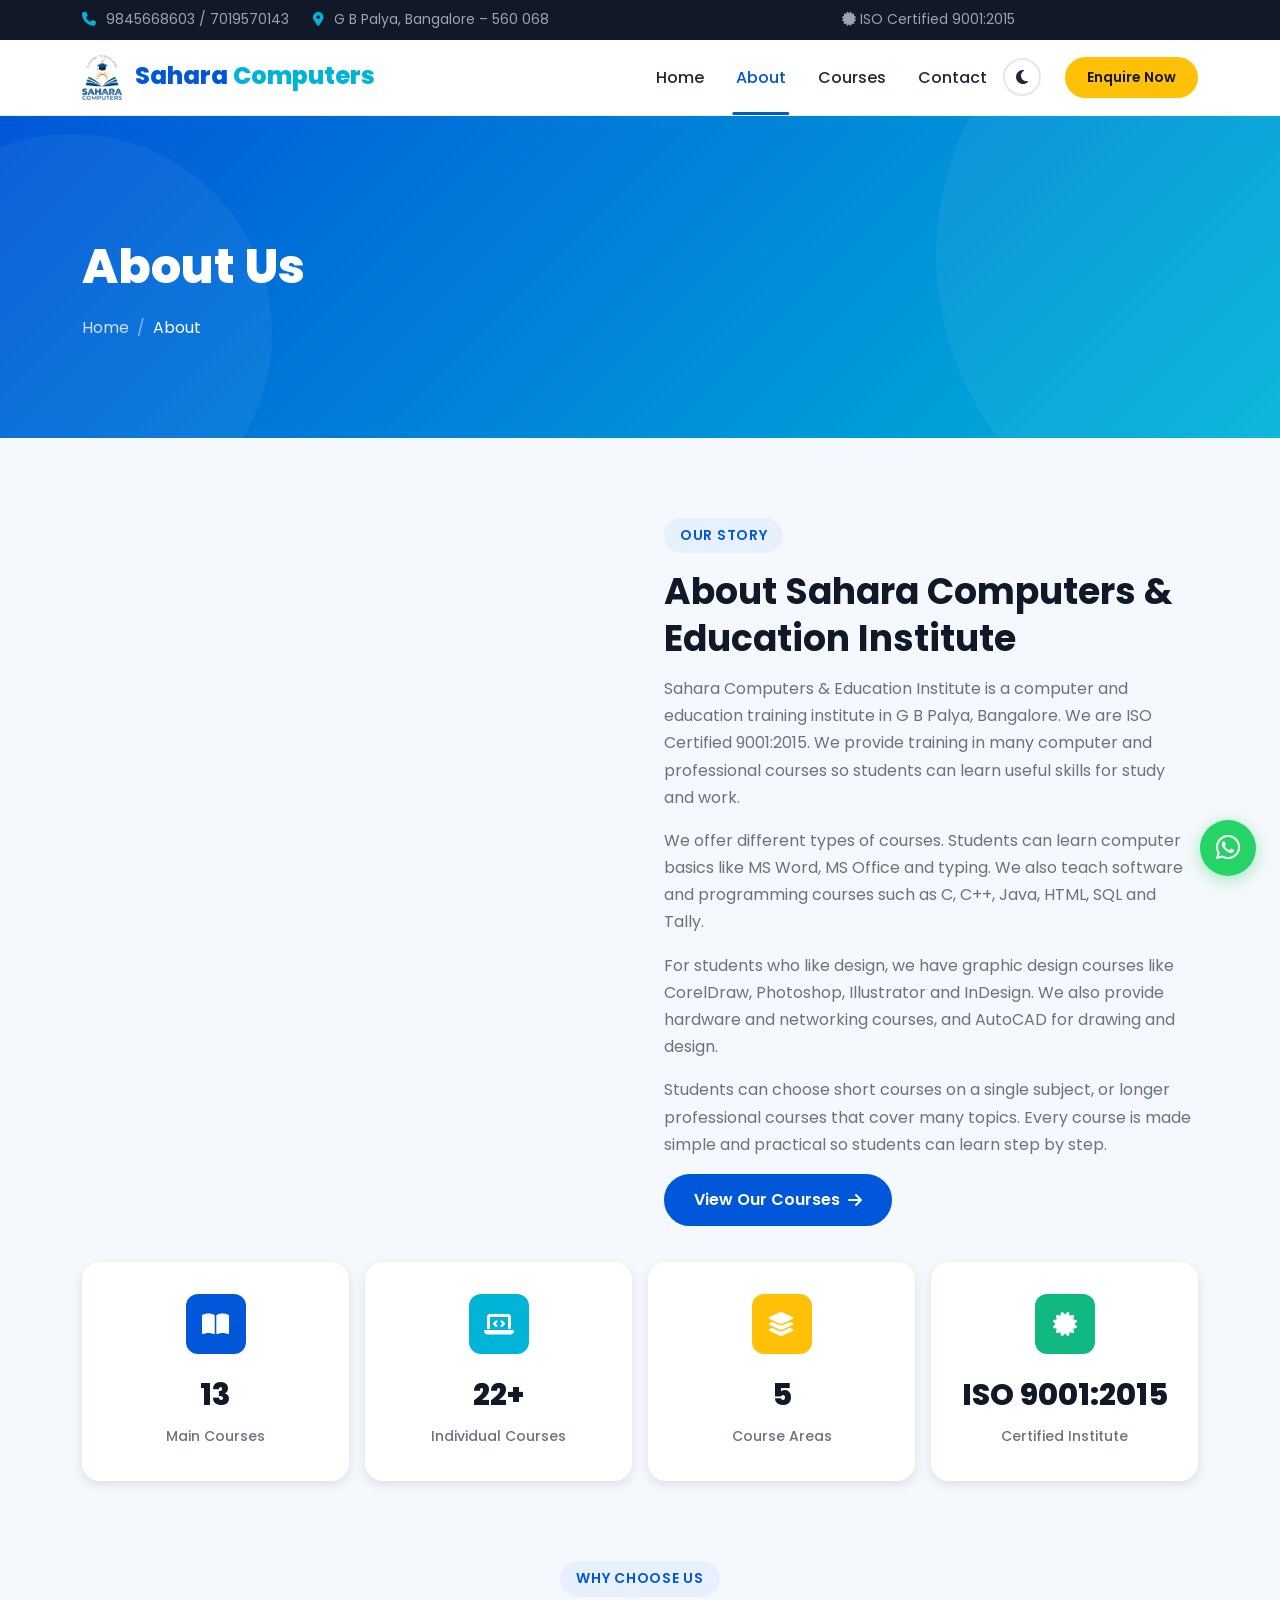
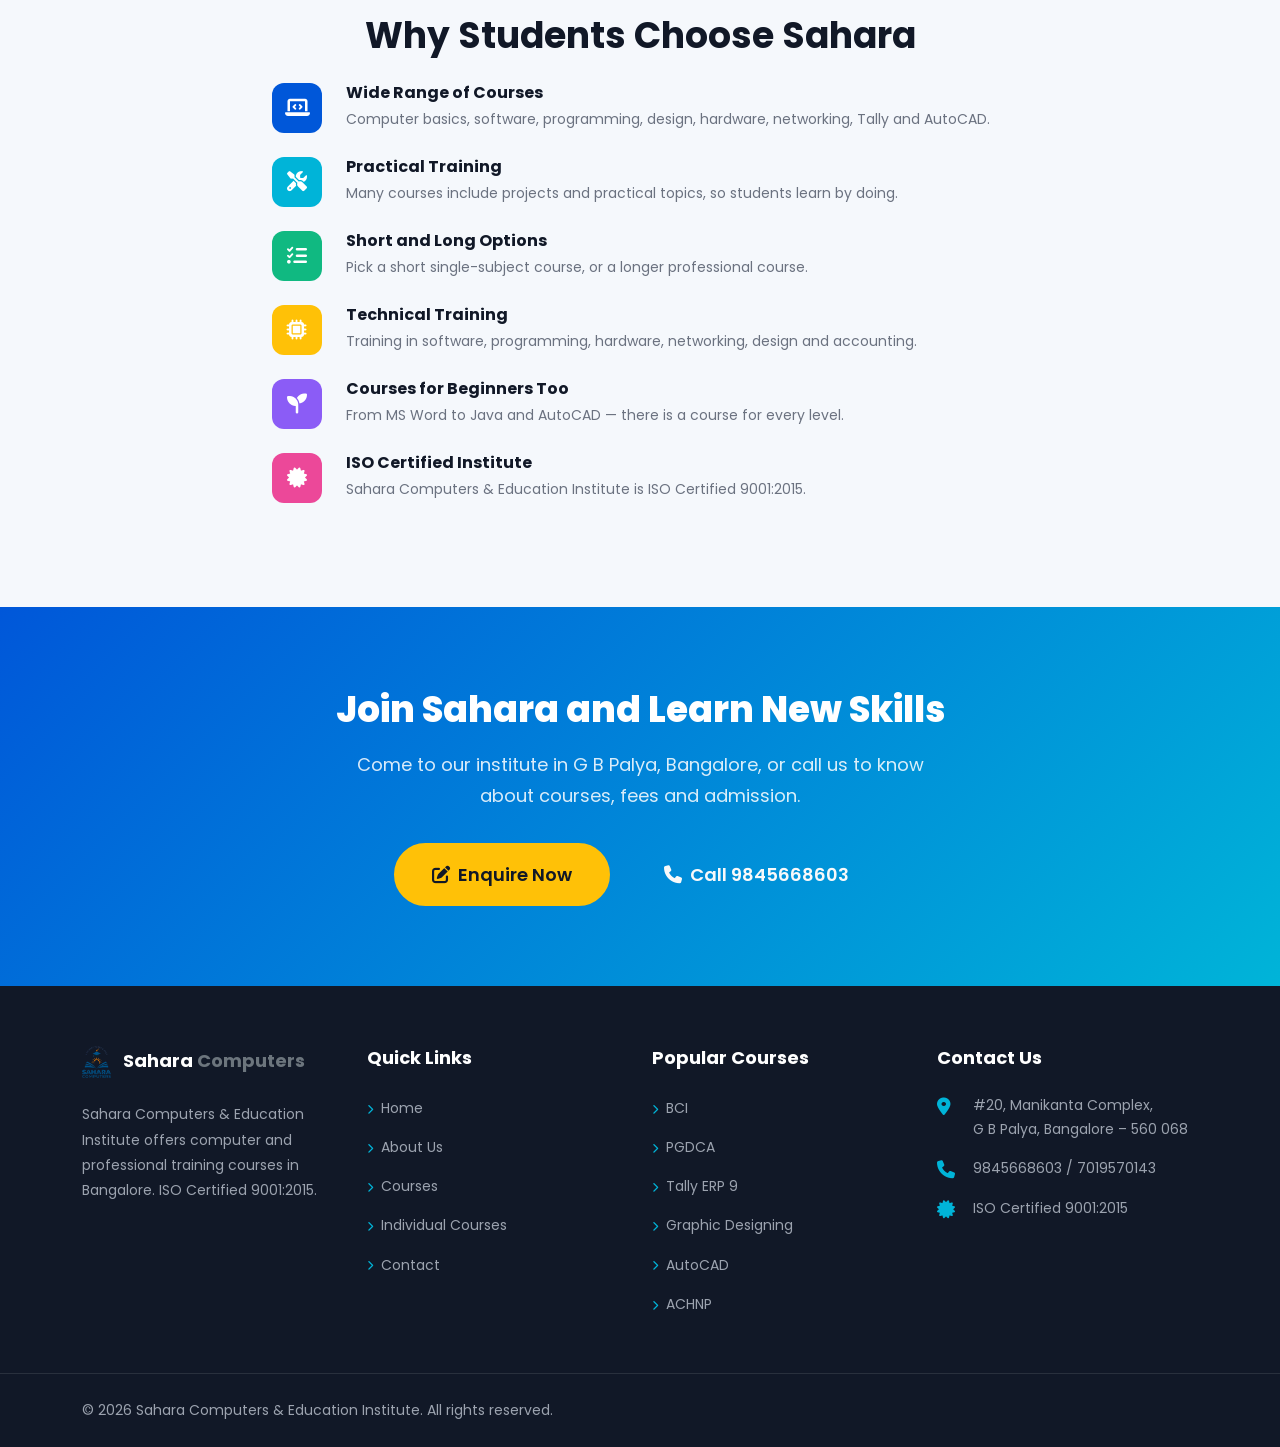
==== commit ddfafd7b: "Add Sahara logo to navbar and footer, update favicon" ====
--- a/about.html
+++ b/about.html
@@ -5,6 +5,18 @@
   <meta name="viewport" content="width=device-width, initial-scale=1.0">
   <meta name="description" content="Learn about Sahara Computers & Education Institute, an ISO 9001:2015 certified computer training institute in G B Palya, Bangalore offering computer, software, design and networking courses.">
   <title>About Us | Sahara Computers & Education Institute, Bangalore</title>
+  <link rel="canonical" href="https://dheerajzxx.github.io/train_hub/about.html">
+  <!-- Open Graph -->
+  <meta property="og:title" content="About Us | Sahara Computers &amp; Education Institute, Bangalore">
+  <meta property="og:description" content="Learn about Sahara Computers &amp; Education Institute, an ISO 9001:2015 certified computer training institute in G B Palya, Bangalore offering computer, software, design and networking courses.">
+  <meta property="og:type" content="website">
+  <meta property="og:url" content="https://dheerajzxx.github.io/train_hub/about.html">
+  <meta property="og:image" content="https://images.unsplash.com/photo-1507003211169-0a1dd7228f2d?w=1200&h=630&fit=crop">
+  <!-- Twitter Card -->
+  <meta name="twitter:card" content="summary_large_image">
+  <meta name="twitter:title" content="About Us | Sahara Computers &amp; Education Institute, Bangalore">
+  <meta name="twitter:description" content="Learn about Sahara Computers &amp; Education Institute, an ISO 9001:2015 certified computer training institute in G B Palya, Bangalore offering computer, software, design and networking courses.">
+  <meta name="twitter:image" content="https://images.unsplash.com/photo-1507003211169-0a1dd7228f2d?w=1200&h=630&fit=crop">
   <link rel="icon" type="image/svg+xml" href="favicon.svg">
   <link rel="preconnect" href="https://fonts.googleapis.com">
   <link rel="preconnect" href="https://fonts.gstatic.com" crossorigin>
@@ -47,7 +59,7 @@
   <!-- Navbar -->
   <nav class="navbar navbar-expand-lg main-navbar" aria-label="Main navigation">
     <div class="container">
-      <a class="navbar-brand" href="index.html"><i class="fa-solid fa-graduation-cap"></i> Sahara <span>Computers</span></a>
+      <a class="navbar-brand" href="index.html"><img src="assets/images/SAHARA-LOGO.png" alt="Sahara Computers"> Sahara <span>Computers</span></a>
       <button class="navbar-toggler" type="button" data-bs-toggle="collapse" data-bs-target="#mainNav" aria-label="Toggle navigation"><i class="fa-solid fa-bars"></i></button>
       <div class="collapse navbar-collapse" id="mainNav">
         <ul class="navbar-nav ms-auto align-items-lg-center">
@@ -262,7 +274,7 @@
     <div class="container">
       <div class="row g-4">
         <div class="col-lg-3 col-md-6">
-          <h5><i class="fa-solid fa-graduation-cap text-primary me-2"></i> Sahara <span class="text-secondary">Computers</span></h5>
+          <h5><img src="assets/images/SAHARA-LOGO.png" alt="Sahara Computers" class="footer-logo me-2"> Sahara <span class="text-secondary">Computers</span></h5>
           <p>Sahara Computers &amp; Education Institute offers computer and professional training courses in Bangalore. ISO Certified 9001:2015.</p>
           <!-- Social links hidden until client provides real social pages
           <div class="d-flex gap-2 mt-3">
--- a/assets/css/style.css
+++ b/assets/css/style.css
@@ -917,6 +917,12 @@
   font-size: var(--font-size-lg);
 }
 
+.footer .footer-logo {
+  height: 32px;
+  width: auto;
+  vertical-align: middle;
+}
+
 .footer p {
   color: var(--color-text-muted);
   font-size: var(--font-size-sm);
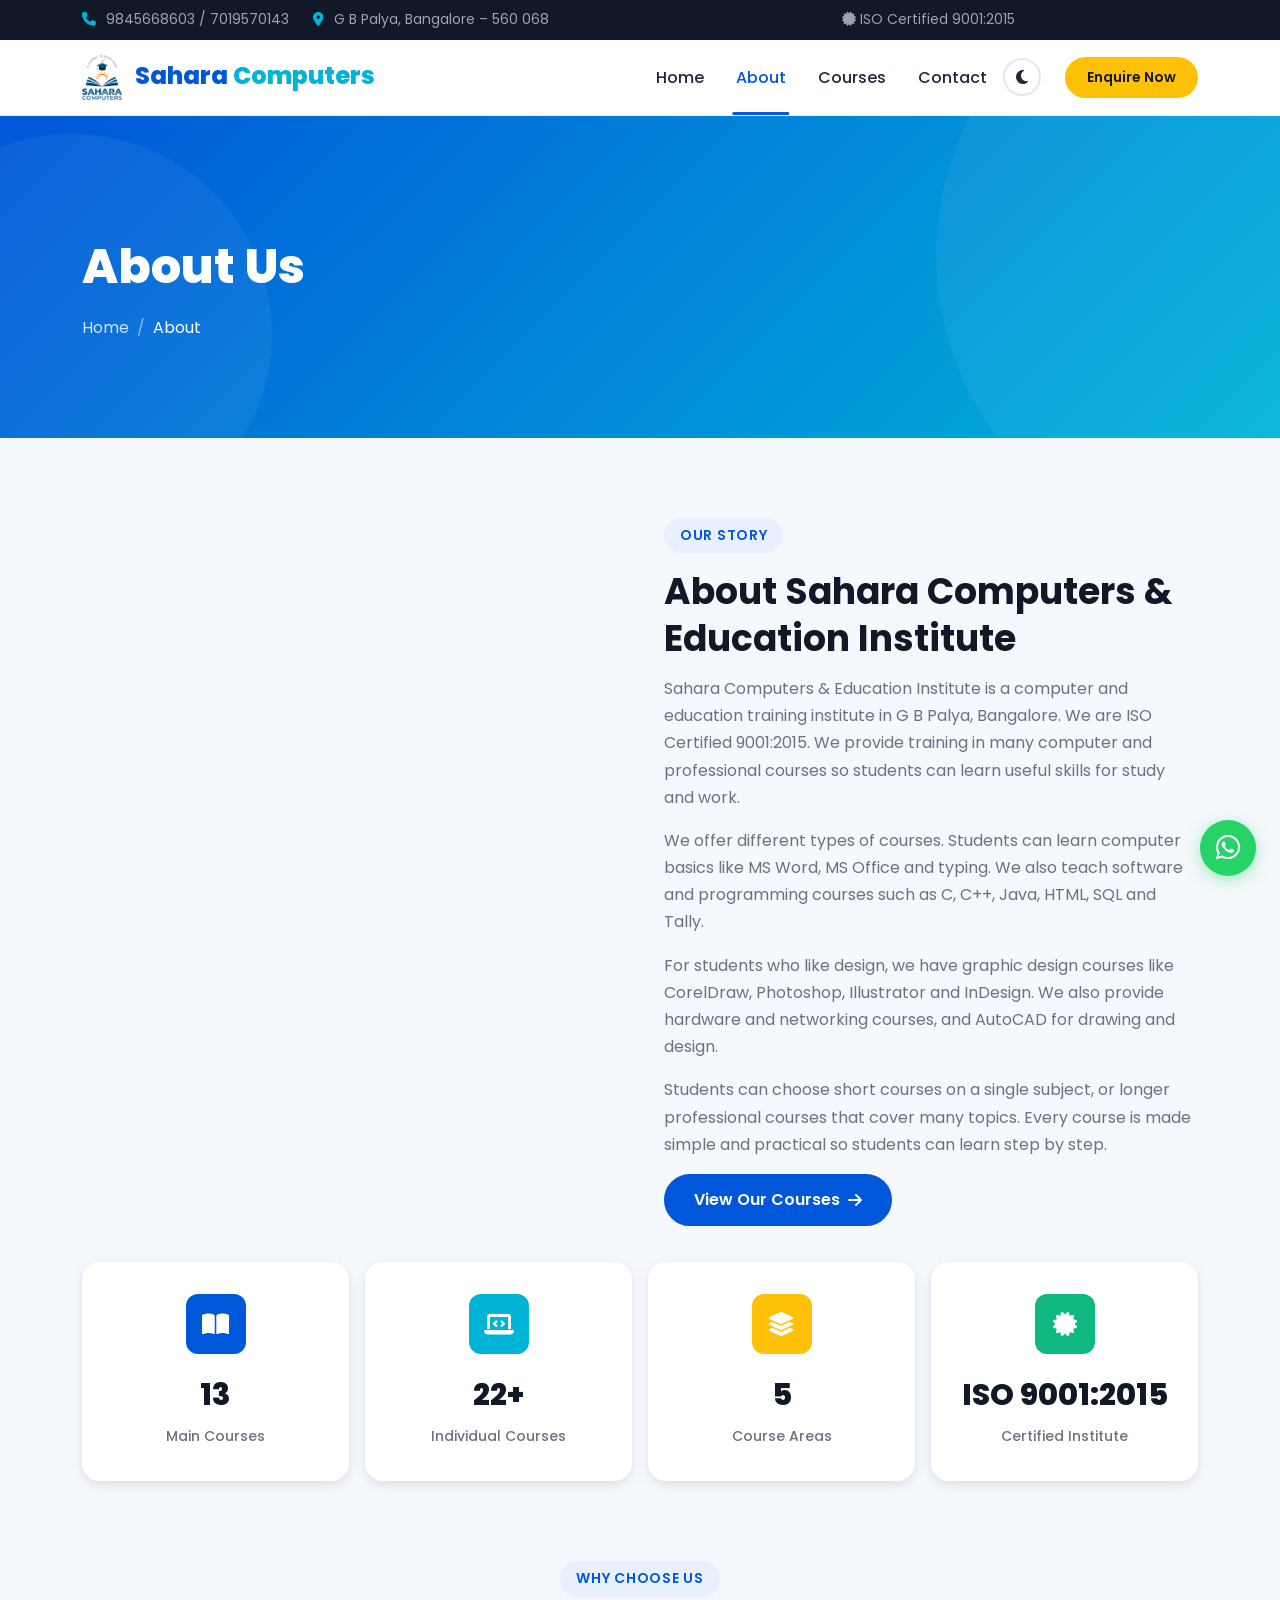
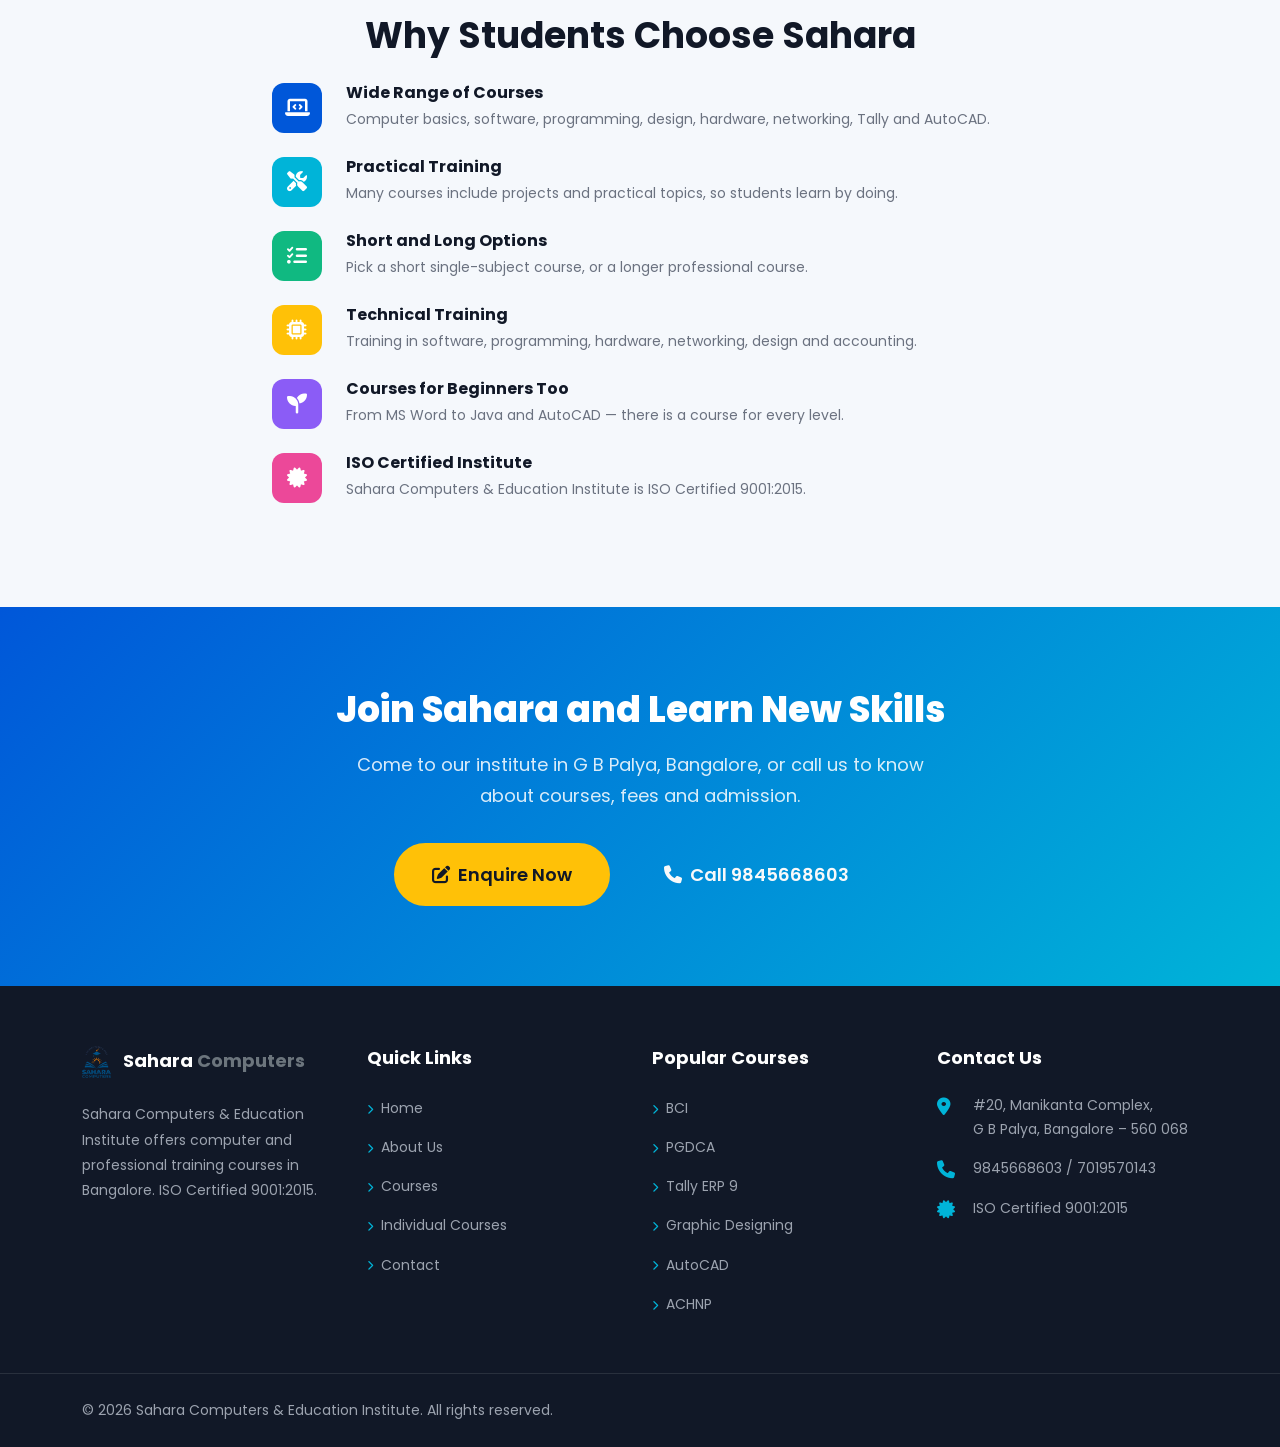
==== commit 8f9c2bf6: "Switch to proper favicon package, move to assets folder" ====
--- a/about.html
+++ b/about.html
@@ -17,7 +17,11 @@
   <meta name="twitter:title" content="About Us | Sahara Computers &amp; Education Institute, Bangalore">
   <meta name="twitter:description" content="Learn about Sahara Computers &amp; Education Institute, an ISO 9001:2015 certified computer training institute in G B Palya, Bangalore offering computer, software, design and networking courses.">
   <meta name="twitter:image" content="https://images.unsplash.com/photo-1507003211169-0a1dd7228f2d?w=1200&h=630&fit=crop">
-  <link rel="icon" type="image/svg+xml" href="favicon.svg">
+  <link rel="apple-touch-icon" sizes="180x180" href="assets/images/apple-touch-icon.png">
+  <link rel="icon" type="image/png" sizes="32x32" href="assets/images/favicon-32x32.png">
+  <link rel="icon" type="image/png" sizes="16x16" href="assets/images/favicon-16x16.png">
+  <link rel="icon" type="image/x-icon" href="assets/images/favicon.ico">
+  <link rel="manifest" href="assets/images/site.webmanifest">
   <link rel="preconnect" href="https://fonts.googleapis.com">
   <link rel="preconnect" href="https://fonts.gstatic.com" crossorigin>
   <link href="https://fonts.googleapis.com/css2?family=Poppins:wght@300;400;500;600;700;800;900&display=swap" rel="stylesheet">
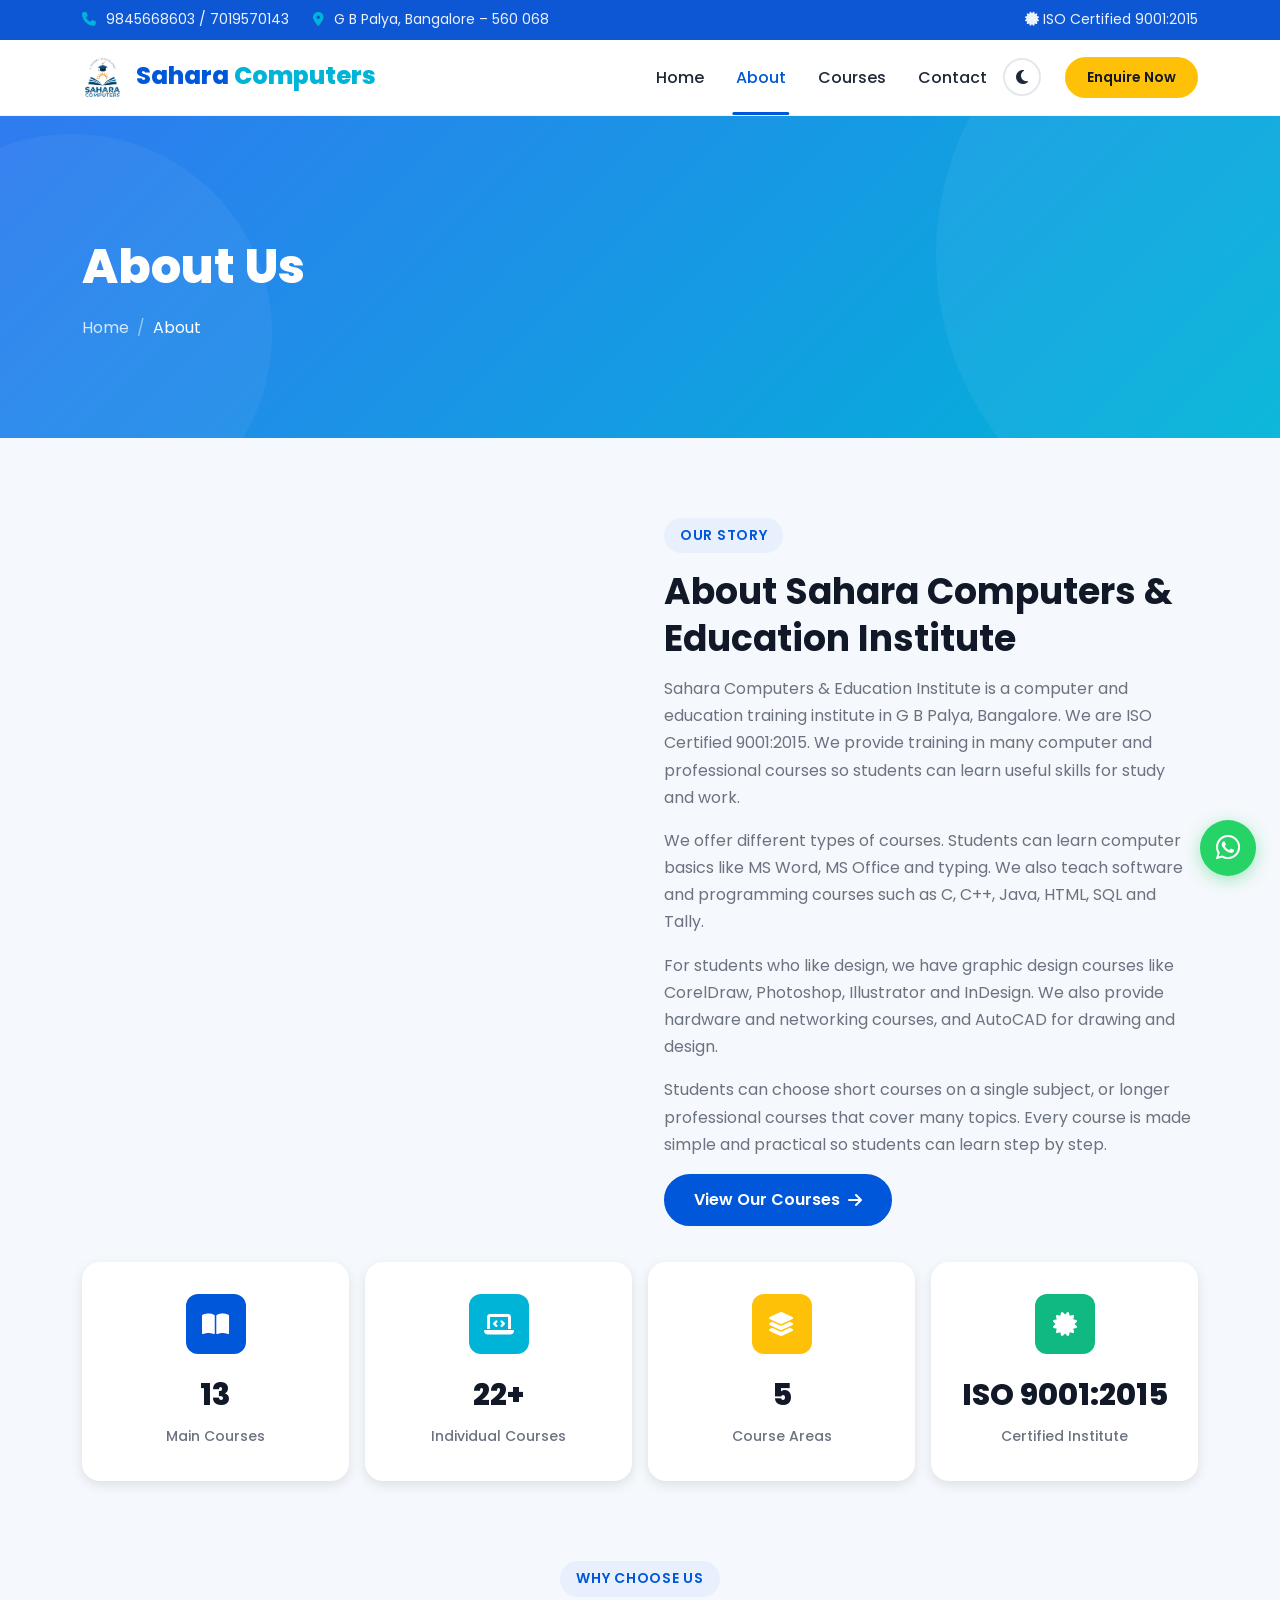
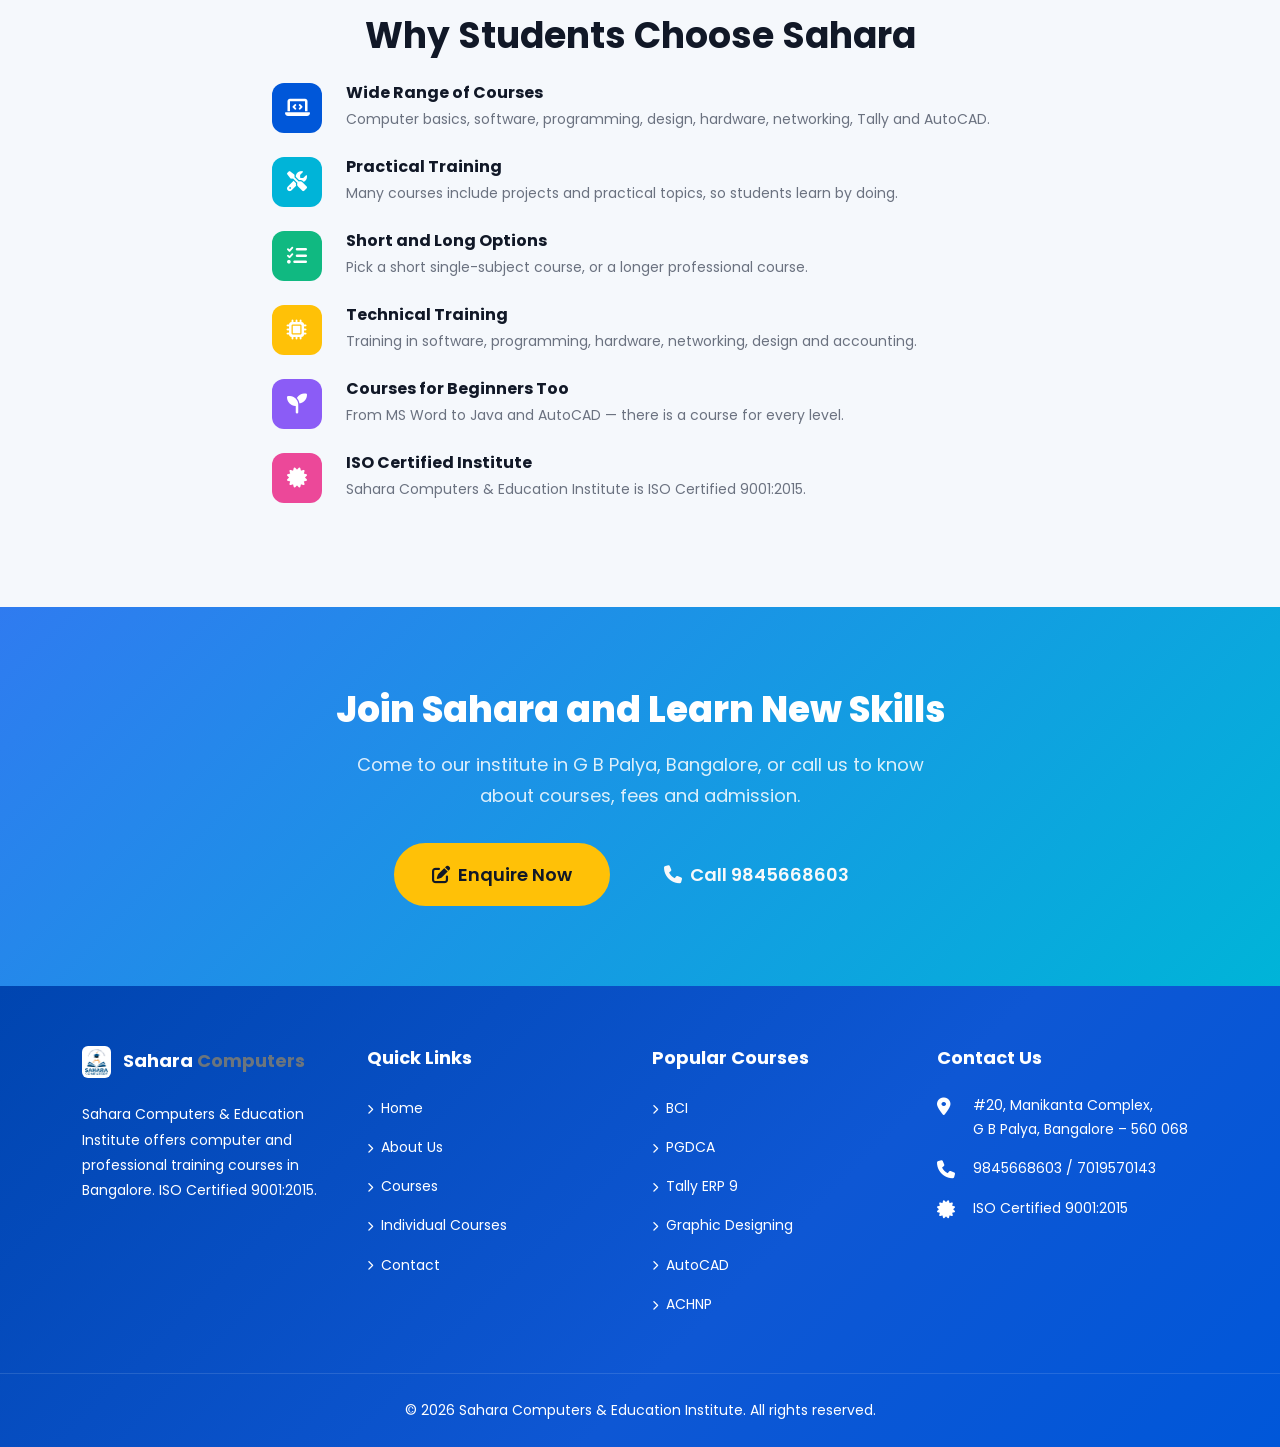
==== commit 5b222b2c: "Lighten dark sections in light mode, style logos, center footer copyright" ====
--- a/about.html
+++ b/about.html
@@ -335,17 +335,12 @@
     </div>
     <div class="footer-bottom">
       <div class="container">
-        <div class="row align-items-center">
-          <div class="col-md-6"><p>&copy; 2026 Sahara Computers &amp; Education Institute. All rights reserved.</p></div>
-          <div class="col-md-6 text-md-end">
-            <!-- Privacy/Terms pages do not exist yet
-            <p><a href="#" class="text-muted me-3">Privacy Policy</a><a href="#" class="text-muted">Terms of Service</a></p>
-            -->
-          </div>
-        </div>
-      </div>
-    </div>
-  </footer>
+        <div class="row">
+            <div class="col-12 text-center"><p>&copy; 2026 Sahara Computers &amp; Education Institute. All rights reserved.</p></div>
+        </div>
+        </div>
+        </div>
+      </footer>
 
   <a href="https://wa.me/919845668603" class="whatsapp-float" target="_blank" rel="noopener noreferrer" aria-label="Chat on WhatsApp"><i class="fa-brands fa-whatsapp"></i></a>
   <button class="scroll-top" aria-label="Scroll to top"><i class="fa-solid fa-arrow-up"></i></button>
--- a/assets/css/style.css
+++ b/assets/css/style.css
@@ -116,6 +116,10 @@
   background: #020617;
 }
 
+:root.dark-mode .footer h5 {
+  color: #fff;
+}
+
 :root.dark-mode .section-bg-white {
   background: var(--color-white);
 }
@@ -528,6 +532,69 @@
   transition: background-color 0.3s ease, box-shadow 0.3s ease;
 }
 
+/* ============================================================
+   LIGHT MODE - Lighter Sections
+   Applies only when dark mode is OFF so the pages feel brighter.
+   ============================================================ */
+:root:not(.dark-mode) .top-bar {
+  background: #0E57D4;
+  color: rgba(255, 255, 255, 0.92);
+}
+:root:not(.dark-mode) .top-bar a,
+:root:not(.dark-mode) .top-bar .contact-info,
+:root:not(.dark-mode) .top-bar .social-links {
+  color: rgba(255, 255, 255, 0.92);
+}
+:root:not(.dark-mode) .top-bar a:hover {
+  color: #fff;
+}
+
+:root:not(.dark-mode) .footer {
+  background: linear-gradient(135deg, #0045B0 0%, #0E57D4 60%, #0057D9 100%);
+  color: #fff;
+}
+:root:not(.dark-mode) .footer h5,
+:root:not(.dark-mode) .footer .footer-brand span,
+:root:not(.dark-mode) .footer h5 .text-secondary,
+:root:not(.dark-mode) .footer p,
+:root:not(.dark-mode) .footer .footer-links a,
+:root:not(.dark-mode) .footer .contact-item,
+:root:not(.dark-mode) .footer .contact-item i,
+:root:not(.dark-mode) .footer .footer-links a i,
+:root:not(.dark-mode) .footer .footer-bottom p {
+  color: #fff;
+}
+:root:not(.dark-mode) .footer .footer-links a:hover {
+  color: #fff;
+}
+:root:not(.dark-mode) .footer .newsletter-form .form-control {
+  color: #fff;
+}
+:root:not(.dark-mode) .footer .newsletter-form .form-control::placeholder {
+  color: rgba(255, 255, 255, 0.7);
+}
+:root:not(.dark-mode) .footer-bottom {
+  border-top-color: rgba(255, 255, 255, 0.12);
+}
+
+:root:not(.dark-mode) .page-hero {
+  background: linear-gradient(135deg, #2F7BF0 0%, #00B4D8 100%);
+}
+
+:root:not(.dark-mode) .cta-section {
+  background: linear-gradient(135deg, #2F7BF0 0%, #00B4D8 100%);
+}
+
+:root:not(.dark-mode) .hero-slide-1 .bg-gradient-layer {
+  background: linear-gradient(135deg, #2F7BF0 0%, #1E5FD9 50%, #0B4C9F 100%);
+}
+:root:not(.dark-mode) .hero-slide-2 .bg-gradient-layer {
+  background: linear-gradient(135deg, #1E5FD9 0%, #2F86E6 30%, #00B4D8 100%);
+}
+:root:not(.dark-mode) .hero-slide-3 .bg-gradient-layer {
+  background: linear-gradient(135deg, #1E5FD9 0%, #2F7BF0 40%, #0B4C9F 100%);
+}
+
 /* Border transitions on form controls */
 .form-control,
 .form-select {
@@ -551,6 +618,7 @@
 html {
   scroll-behavior: smooth;
   -webkit-text-size-adjust: 100%;
+  overflow-x: hidden;
 }
 
 body {
@@ -560,6 +628,8 @@
   color: var(--color-text);
   background-color: var(--color-background);
   overflow-x: hidden;
+  width: 100%;
+  max-width: 100%;
   -webkit-font-smoothing: antialiased;
   -moz-osx-font-smoothing: grayscale;
 }
@@ -804,6 +874,7 @@
   display: flex;
   align-items: center;
   gap: var(--gap-md);
+  justify-content: end;
 }
 
 .top-bar .social-links a {
@@ -849,6 +920,9 @@
 .main-navbar .navbar-brand img {
   height: 45px;
   margin-right: 0.5rem;
+  background: white;
+  border-radius: 6px;
+  padding: 3px;
 }
 
 .main-navbar .nav-link {
@@ -921,6 +995,9 @@
   height: 32px;
   width: auto;
   vertical-align: middle;
+  background: white;
+  border-radius: 6px;
+  padding: 3px;
 }
 
 .footer p {
@@ -2520,7 +2597,7 @@
 
   .hero-section {
     min-height: auto;
-    padding: 100px 0 80px;
+    padding: 0;
   }
 
   .hero-section .hero-title {
@@ -2573,7 +2650,7 @@
   }
 
   .hero-section {
-    padding: 80px 0 60px;
+    padding: 0;
     text-align: center;
   }
 
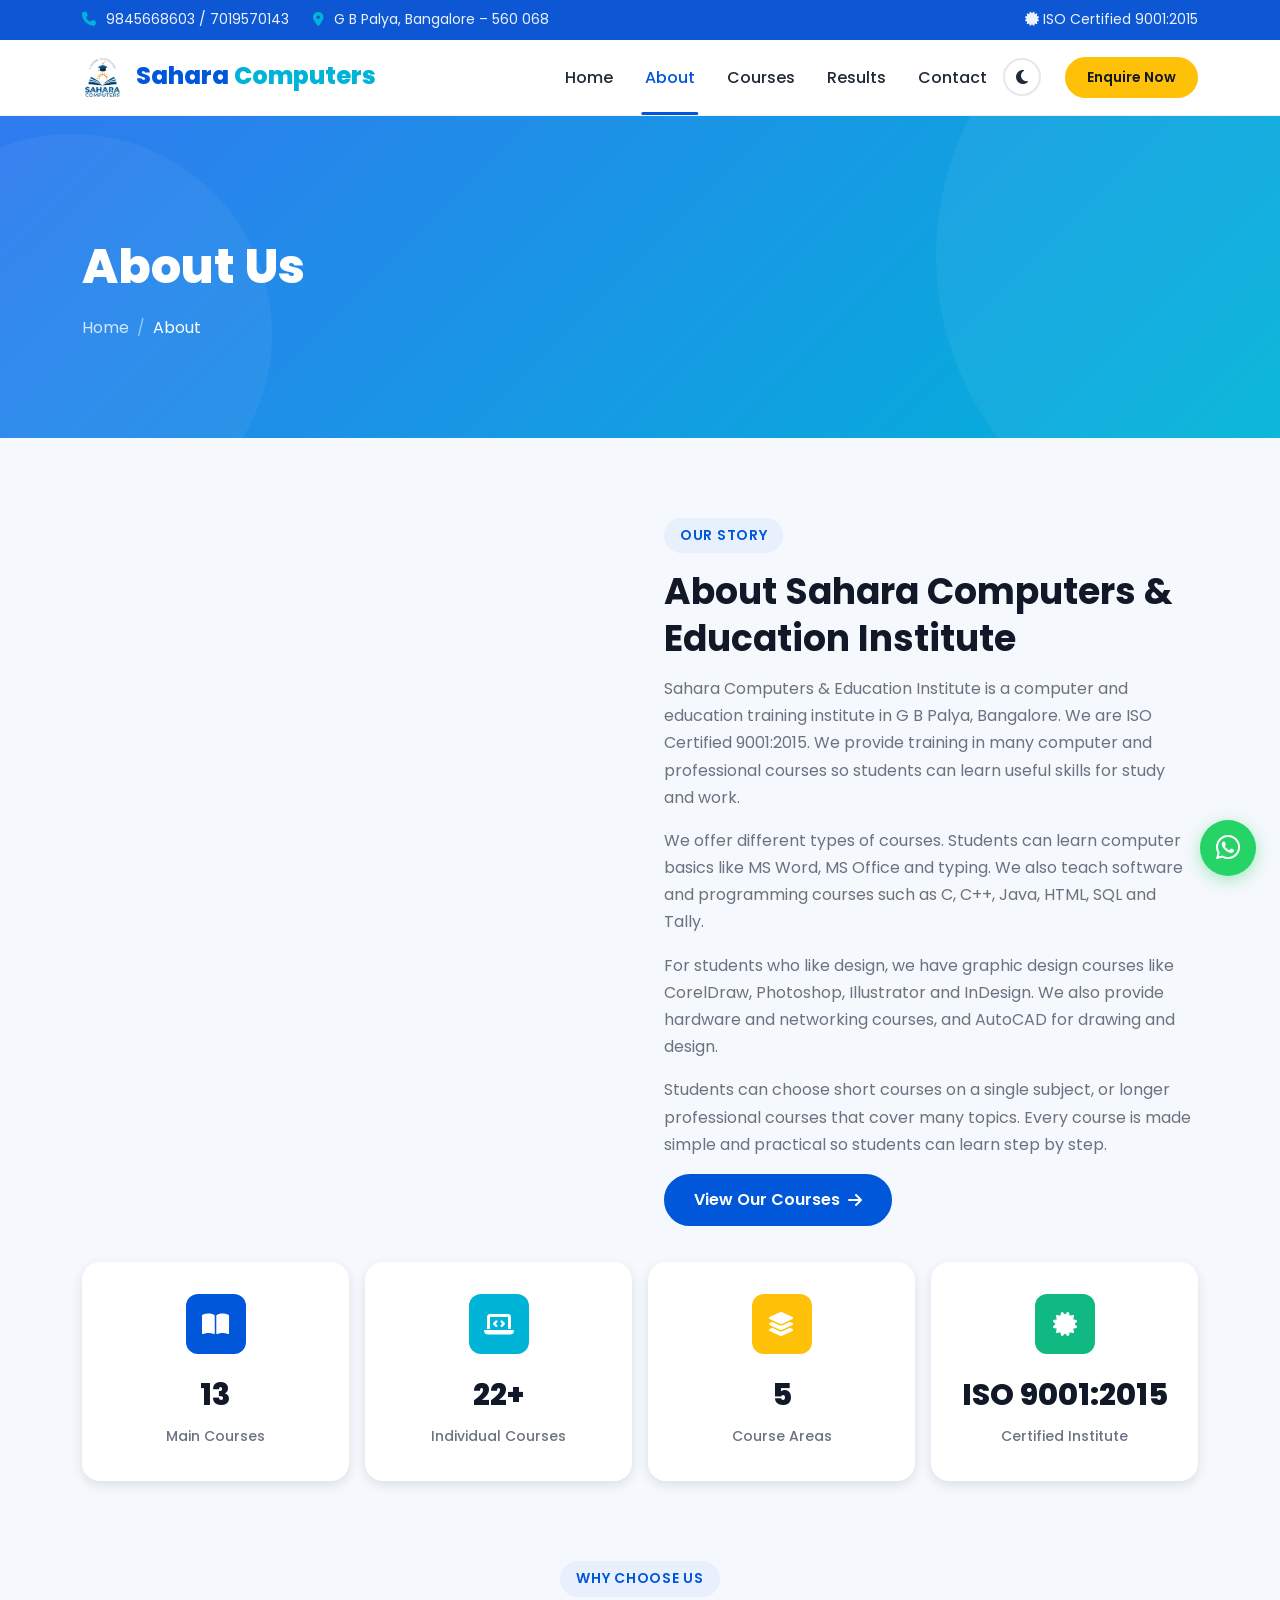
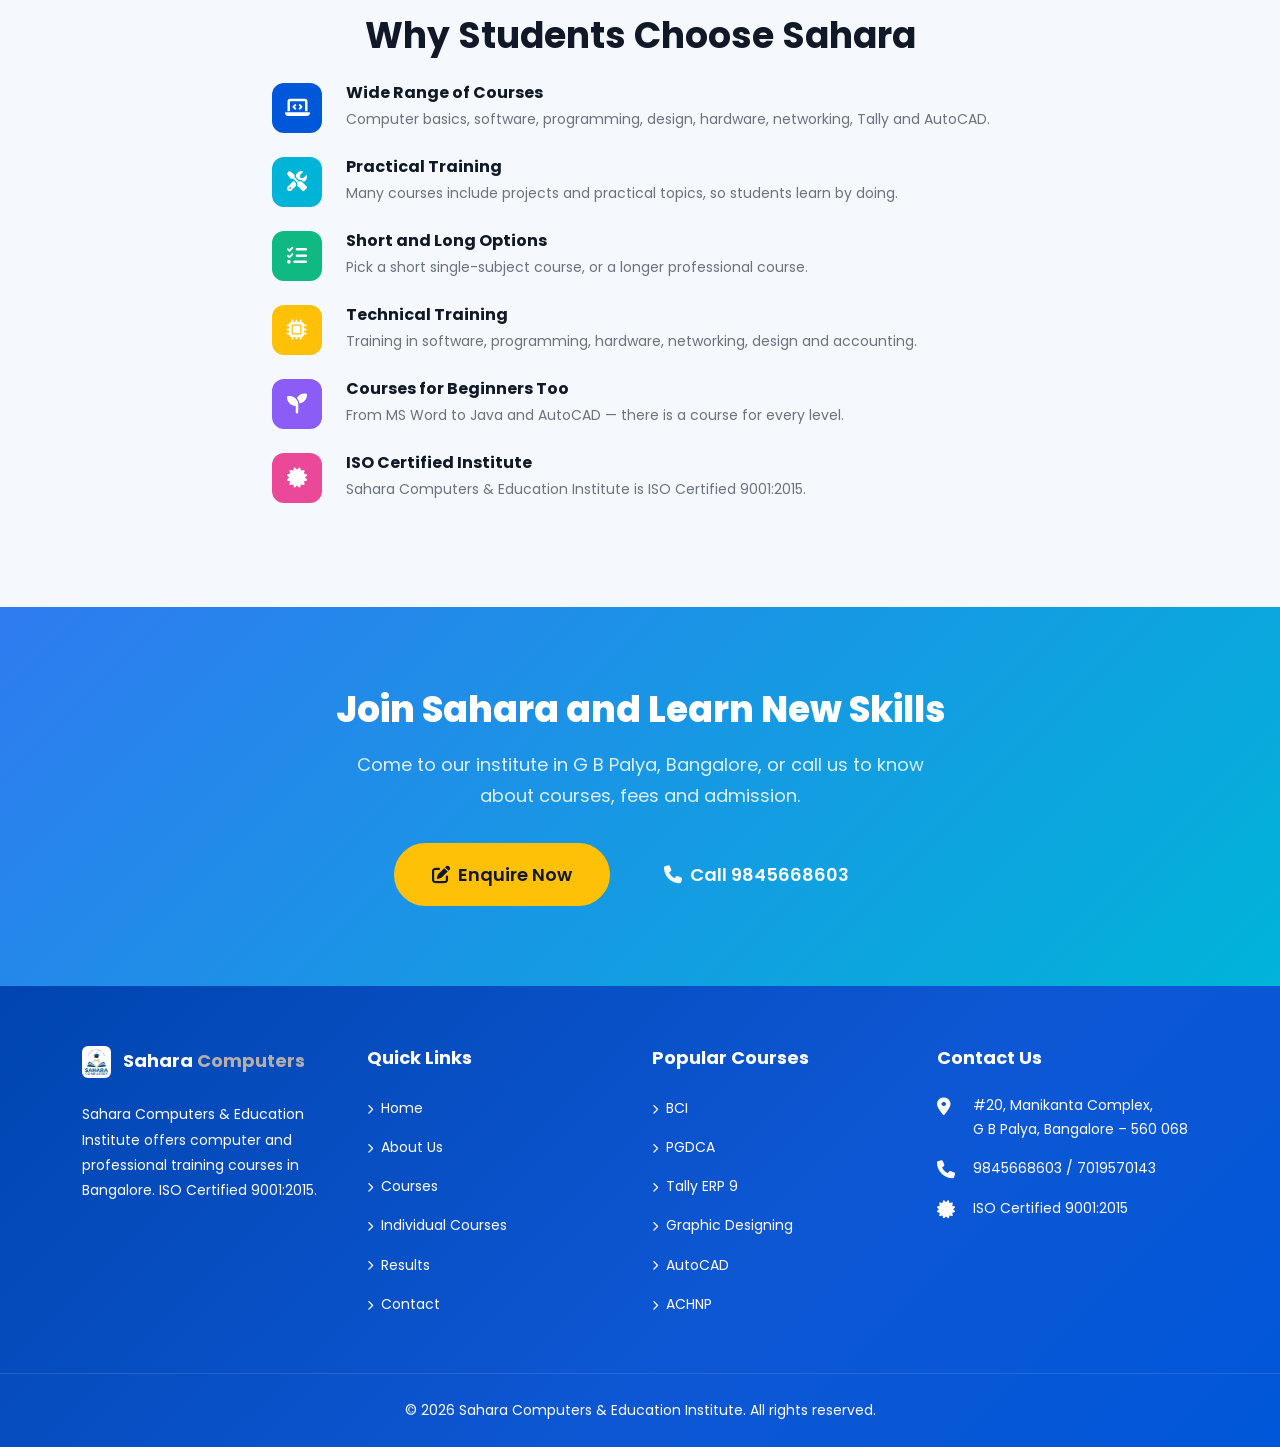
==== commit 73324289: "Update results UI and add Results links across site" ====
--- a/about.html
+++ b/about.html
@@ -74,6 +74,7 @@
           <li class="nav-item"><a class="nav-link" href="gallery.html">Gallery</a></li>
           <li class="nav-item"><a class="nav-link" href="blog.html">Blog</a></li>
           -->
+          <li class="nav-item"><a class="nav-link" href="results.html">Results</a></li>
           <li class="nav-item"><a class="nav-link" href="contact.html">Contact</a></li>
           <li class="nav-item d-flex align-items-center me-2"><button class="dark-mode-toggle" id="darkModeToggle" aria-label="Toggle dark mode" title="Toggle dark mode"><i class="fa-solid fa-moon"></i></button></li>
           <li class="nav-item nav-cta"><a href="contact.html" class="btn btn-accent btn-sm">Enquire Now</a></li>
@@ -300,6 +301,7 @@
             <li><a href="gallery.html"><i class="fa-solid fa-chevron-right"></i> Gallery</a></li>
             <li><a href="blog.html"><i class="fa-solid fa-chevron-right"></i> Blog</a></li>
             -->
+            <li><a href="results.html"><i class="fa-solid fa-chevron-right"></i> Results</a></li>
             <li><a href="contact.html"><i class="fa-solid fa-chevron-right"></i> Contact</a></li>
           </ul>
         </div>
--- a/assets/css/style.css
+++ b/assets/css/style.css
@@ -201,6 +201,14 @@
 
 :root.dark-mode .main-navbar .navbar-brand span { color: var(--color-primary-dark); }
 
+/* Navbar brand text - keep same colors as light mode in dark mode */
+:root.dark-mode .main-navbar .navbar-brand {
+  color: #0057D9;
+}
+:root.dark-mode .main-navbar .navbar-brand span {
+  color: #00B4D8;
+}
+
 /* Fix: Stat numbers must stay white on dark gradient background */
 :root.dark-mode .stat-card .stat-number {
   color: #fff;
@@ -306,6 +314,17 @@
 }
 :root.dark-mode .about-image-wrapper .experience-badge h3 {
   color: #fff;
+}
+
+/* Fix: Hero slide title text always white in dark mode */
+:root.dark-mode .hero-slide-content .hero-title {
+  color: #fff;
+}
+
+/* Fix: Secondary (outline) hero button text always white in dark mode */
+:root.dark-mode .btn-secondary {
+  color: #fff;
+  border-color: #fff;
 }
 
 /* ============================================================
@@ -555,7 +574,6 @@
 }
 :root:not(.dark-mode) .footer h5,
 :root:not(.dark-mode) .footer .footer-brand span,
-:root:not(.dark-mode) .footer h5 .text-secondary,
 :root:not(.dark-mode) .footer p,
 :root:not(.dark-mode) .footer .footer-links a,
 :root:not(.dark-mode) .footer .contact-item,
@@ -575,6 +593,11 @@
 }
 :root:not(.dark-mode) .footer-bottom {
   border-top-color: rgba(255, 255, 255, 0.12);
+}
+
+/* Footer brand "Computers" word - same gray in light and dark mode */
+.footer h5 .text-secondary {
+  color: #b4adad !important;
 }
 
 :root:not(.dark-mode) .page-hero {
@@ -2604,6 +2627,19 @@
     font-size: 2.25rem;
   }
 
+  .main-navbar .navbar-collapse {
+    padding-top: 0.5rem;
+  }
+
+  .main-navbar .navbar-nav {
+    align-items: center !important;
+    text-align: center;
+  }
+
+  .main-navbar .nav-item {
+    width: 100%;
+  }
+
   .main-navbar .nav-link {
     padding: 0.75rem 0 !important;
   }
@@ -2615,6 +2651,16 @@
   .main-navbar .nav-cta {
     margin-left: 0;
     margin-top: 0.5rem;
+    margin-bottom: 1.5rem;
+  }
+
+  .main-navbar .nav-cta .btn {
+    width: 100%;
+    justify-content: center;
+  }
+
+  .main-navbar .nav-item.d-flex {
+    justify-content: center;
   }
 
   .display-heading {
